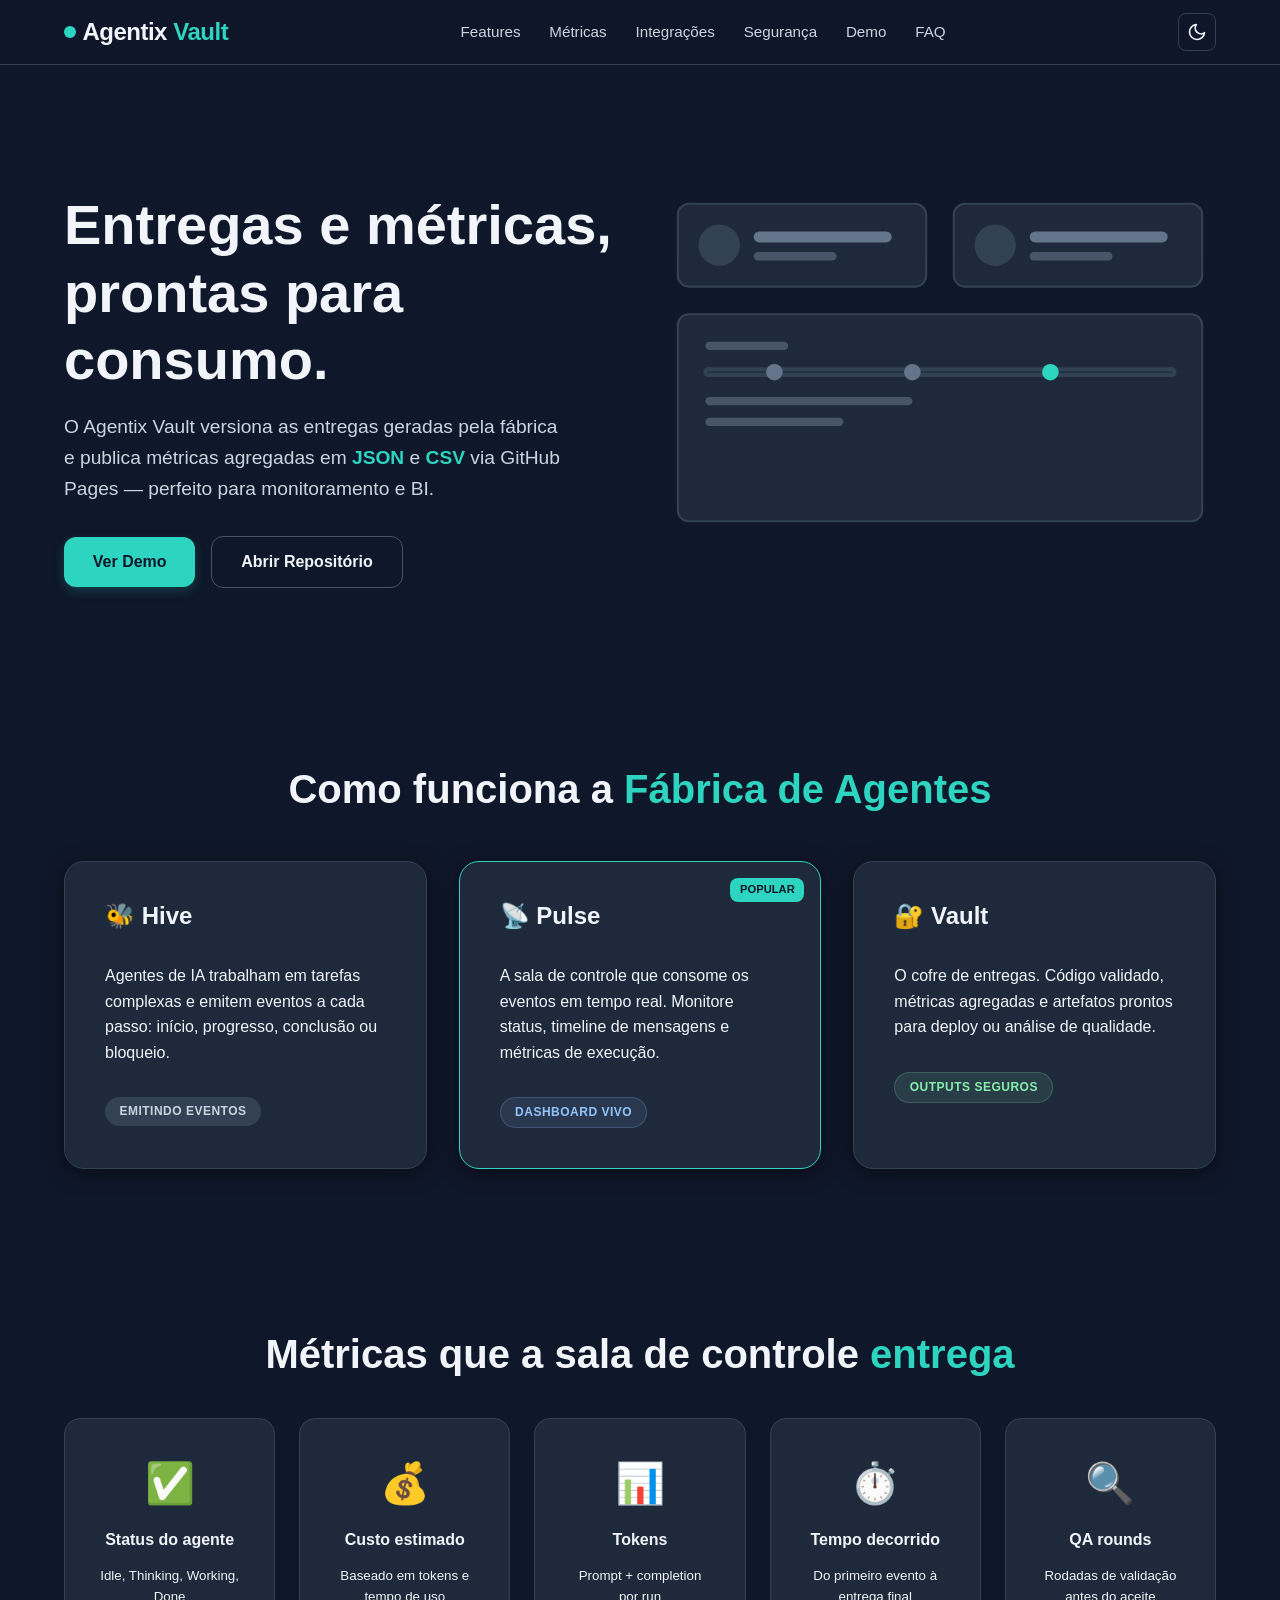
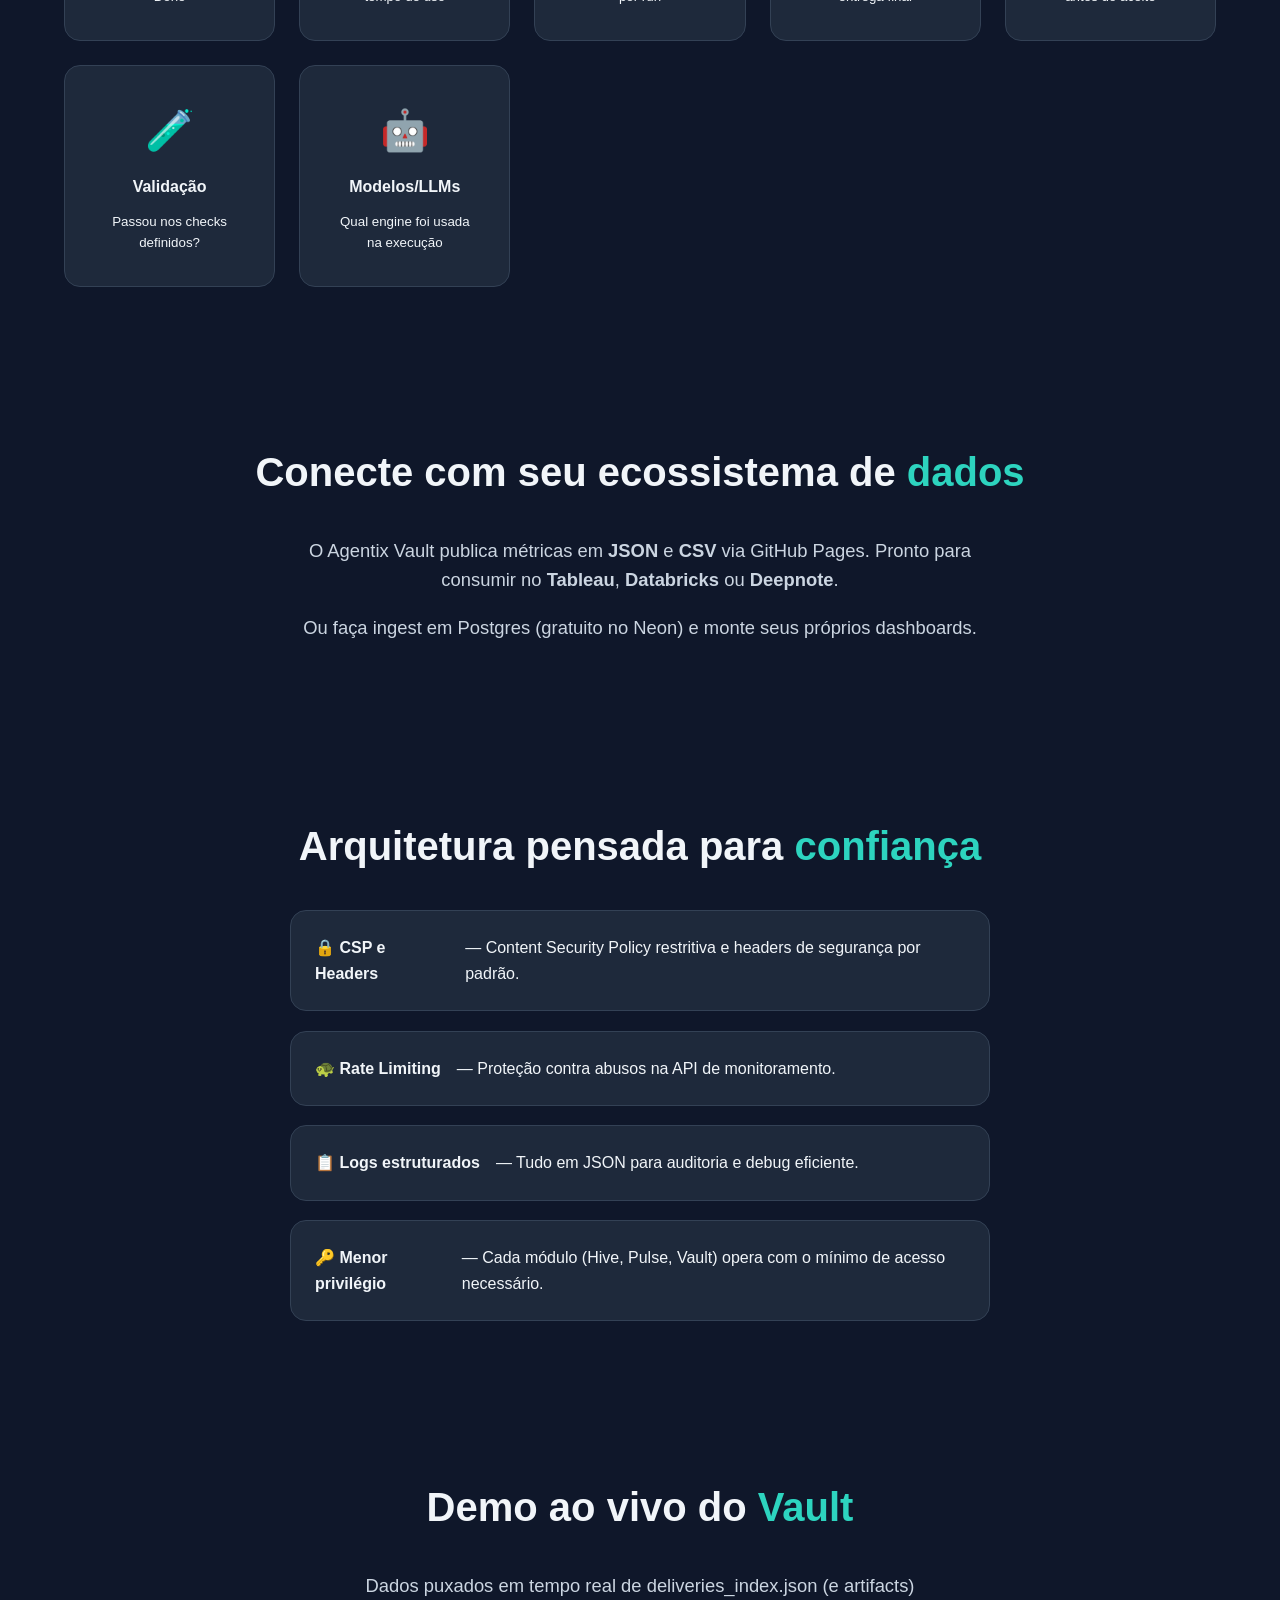
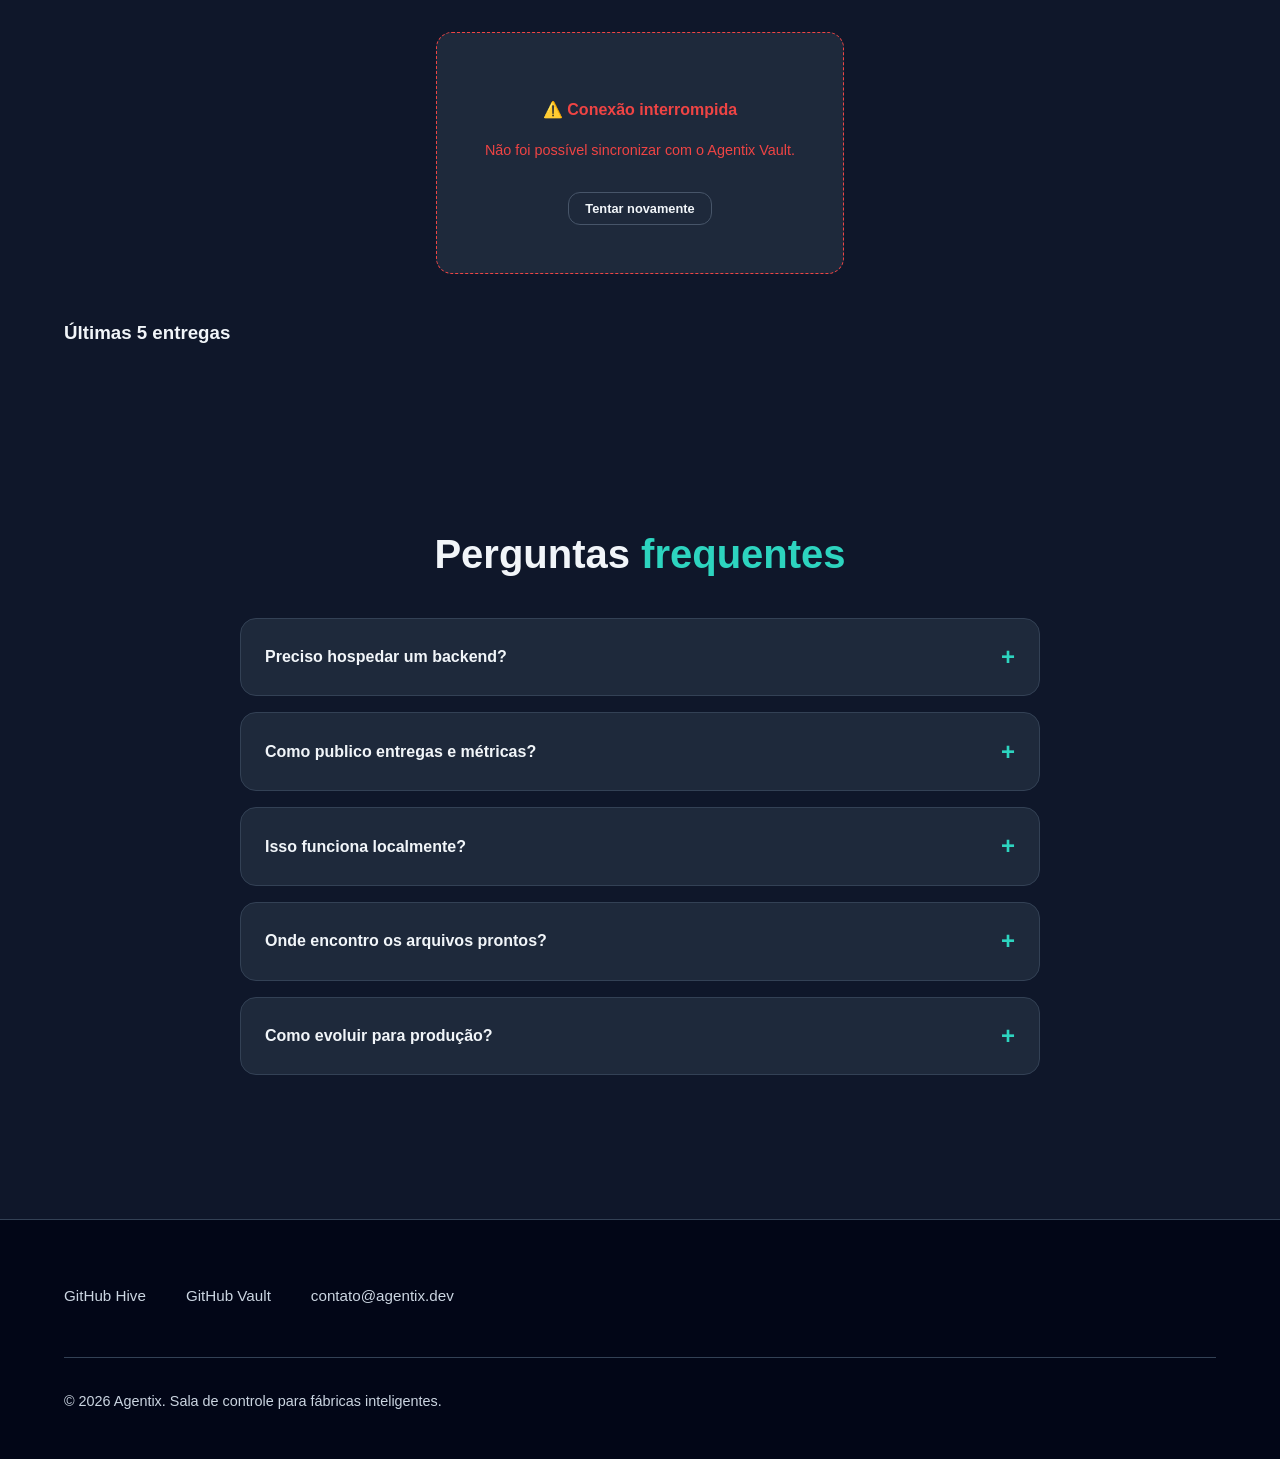
==== landingpage/index.html @ 791ddcc1 "Publish landing page on GitHub Pages" ====
<!DOCTYPE html>
<html lang="pt-BR" data-theme="dark">
<head>
    <meta charset="UTF-8">
    <meta name="viewport" content="width=device-width, initial-scale=1.0">
    <title>Agentix Vault — Entregas e Métricas da Fábrica</title>
    <link rel="stylesheet" href="style.css">
    <meta name="description" content="Repositório de entregas e métricas agregadas da Fábrica de Agentes IA (JSON/CSV via GitHub Pages).">
    <!-- Open Graph / Facebook -->
    <meta property="og:type" content="website">
    <meta property="og:title" content="Agentix Vault — Entregas e Métricas da Fábrica">
    <meta property="og:description" content="Repositório de entregas e métricas agregadas da Fábrica de Agentes IA (JSON/CSV via GitHub Pages).">
    <!-- Twitter -->
    <meta property="twitter:card" content="summary_large_image">
    <meta property="twitter:title" content="Agentix Vault — Entregas e Métricas da Fábrica">
    <meta property="twitter:description" content="Repositório de entregas e métricas agregadas da Fábrica de Agentes IA (JSON/CSV via GitHub Pages).">
</head>
<body>
    <header>
        <div class="container flex-space">
            <a href="#" class="logo" aria-label="Agentix Vault home">
                <span class="logo-icon pulse-dot"></span> Agentix <span>Vault</span>
            </a>
            <nav aria-label="Navegação principal">
                <ul class="nav-list">
                    <li><a href="#features">Features</a></li>
                    <li><a href="#metricas">Métricas</a></li>
                    <li><a href="#integracoes">Integrações</a></li>
                    <li><a href="#seguranca">Segurança</a></li>
                    <li><a href="#demo">Demo</a></li>
                    <li><a href="#faq">FAQ</a></li>
                </ul>
            </nav>
            <button id="menu-toggle" class="btn-icon btn-icon-menu" aria-label="Abrir menu" aria-controls="mobile-nav" aria-expanded="false">
                <svg viewBox="0 0 24 24" width="20" height="20" fill="none" stroke="currentColor" stroke-width="2" stroke-linecap="round" stroke-linejoin="round">
                    <path d="M3 6h18"></path>
                    <path d="M3 12h18"></path>
                    <path d="M3 18h18"></path>
                </svg>
            </button>
            <button id="theme-toggle" class="btn-icon" aria-label="Alternar tema claro/escuro">
                <svg viewBox="0 0 24 24" width="20" height="20" fill="none" stroke="currentColor" stroke-width="2" stroke-linecap="round" stroke-linejoin="round"><path d="M21 12.79A9 9 0 1 1 11.21 3 7 7 0 0 0 21 12.79z"></path></svg>
            </button>
        </div>
        <nav id="mobile-nav" class="mobile-nav" aria-label="Navegação mobile" hidden>
            <div class="container">
                <ul class="mobile-nav-list">
                    <li><a href="#features">Features</a></li>
                    <li><a href="#metricas">Métricas</a></li>
                    <li><a href="#integracoes">Integrações</a></li>
                    <li><a href="#seguranca">Segurança</a></li>
                    <li><a href="#demo">Demo</a></li>
                    <li><a href="#faq">FAQ</a></li>
                </ul>
            </div>
        </nav>
    </header>

    <main>
        <!-- HERO -->
        <section id="hero" class="section-hero">
            <div class="container grid-2">
                <div class="hero-content">
                    <h1>Entregas e métricas, prontas para consumo.</h1>
                    <p class="hero-sub">O Agentix Vault versiona as entregas geradas pela fábrica e publica métricas agregadas em <strong>JSON</strong> e <strong>CSV</strong> via GitHub Pages — perfeito para monitoramento e BI.</p>
                    <div class="hero-cta flex-center-mobile">
                        <a href="#demo" class="btn btn-primary">Ver Demo</a>
                        <a href="https://github.com/EddieDevLife/agentix-vault" class="btn btn-secondary" target="_blank" rel="noopener noreferrer">Abrir Repositório</a>
                    </div>
                </div>
                <div class="hero-mock" aria-hidden="true">
                    <!-- Mock de dashboard SVG -->
                    <svg viewBox="0 0 400 250" class="mock-svg" fill="none" xmlns="http://www.w3.org/2000/svg">
                        <rect x="10" y="10" width="180" height="60" rx="8" class="mock-card" />
                        <circle cx="40" cy="40" r="15" class="mock-icon"/>
                        <rect x="65" y="30" width="100" height="8" rx="4" class="mock-text"/>
                        <rect x="65" y="45" width="60" height="6" rx="3" class="mock-text-light"/>

                        <rect x="210" y="10" width="180" height="60" rx="8" class="mock-card"/>
                        <circle cx="240" cy="40" r="15" class="mock-icon"/>
                        <rect x="265" y="30" width="100" height="8" rx="4" class="mock-text"/>
                        <rect x="265" y="45" width="60" height="6" rx="3" class="mock-text-light"/>

                        <rect x="10" y="90" width="380" height="150" rx="8" class="mock-card"/>
                        <rect x="30" y="110" width="60" height="6" rx="3" class="mock-text-light"/>
                        <rect x="30" y="130" width="340" height="4" rx="2" class="mock-timeline"/>
                        <circle cx="80" cy="132" r="6" class="mock-dot"/>
                        <circle cx="180" cy="132" r="6" class="mock-dot"/>
                        <circle cx="280" cy="132" r="6" class="mock-dot accent-dot"/>

                        <rect x="30" y="150" width="150" height="6" rx="3" class="mock-text-light"/>
                        <rect x="30" y="165" width="100" height="6" rx="3" class="mock-text-light"/>
                    </svg>
                </div>
            </div>
        </section>

        <!-- COMO FUNCIONA -->
        <section id="features">
            <div class="container">
                <h2>Como funciona a <span>Fábrica de Agentes</span></h2>
                <div class="triple-grid">
                    <div class="feature-card">
                        <h3>🐝 Hive</h3>
                        <p>Agentes de IA trabalham em tarefas complexas e emitem eventos a cada passo: início, progresso, conclusão ou bloqueio.</p>
                        <span class="badge badge-idle">Emitindo eventos</span>
                    </div>
                    <div class="feature-card highlight">
                        <h3>📡 Pulse</h3>
                        <p>A sala de controle que consome os eventos em tempo real. Monitore status, timeline de mensagens e métricas de execução.</p>
                        <span class="badge badge-working">Dashboard vivo</span>
                    </div>
                    <div class="feature-card">
                        <h3>🔐 Vault</h3>
                        <p>O cofre de entregas. Código validado, métricas agregadas e artefatos prontos para deploy ou análise de qualidade.</p>
                        <span class="badge badge-done">Outputs seguros</span>
                    </div>
                </div>
            </div>
        </section>

        <!-- MÉTRICAS MONITORADAS -->
        <section id="metricas">
            <div class="container">
                <h2>Métricas que a sala de controle <span>entrega</span></h2>
                <div class="metrics-grid">
                    <div class="metric-card"><span class="metric-icon">✅</span><strong>Status do agente</strong><small>Idle, Thinking, Working, Done</small></div>
                    <div class="metric-card"><span class="metric-icon">💰</span><strong>Custo estimado</strong><small>Baseado em tokens e tempo de uso</small></div>
                    <div class="metric-card"><span class="metric-icon">📊</span><strong>Tokens</strong><small>Prompt + completion por run</small></div>
                    <div class="metric-card"><span class="metric-icon">⏱️</span><strong>Tempo decorrido</strong><small>Do primeiro evento à entrega final</small></div>
                    <div class="metric-card"><span class="metric-icon">🔍</span><strong>QA rounds</strong><small>Rodadas de validação antes do aceite</small></div>
                    <div class="metric-card"><span class="metric-icon">🧪</span><strong>Validação</strong><small>Passou nos checks definidos?</small></div>
                    <div class="metric-card"><span class="metric-icon">🤖</span><strong>Modelos/LLMs</strong><small>Qual engine foi usada na execução</small></div>
                </div>
            </div>
        </section>

        <!-- INTEGRAÇÕES -->
        <section id="integracoes">
            <div class="container text-center">
                <h2>Conecte com seu ecossistema de <span>dados</span></h2>
                <p class="subtitle">O Agentix Vault publica métricas em <strong>JSON</strong> e <strong>CSV</strong> via GitHub Pages. Pronto para consumir no <strong>Tableau</strong>, <strong>Databricks</strong> ou <strong>Deepnote</strong>.</p>
                <p class="subtitle">Ou faça ingest em Postgres (gratuito no Neon) e monte seus próprios dashboards.</p>
            </div>
        </section>

        <!-- ARQUITETURA E SEGURANÇA -->
        <section id="seguranca">
            <div class="container">
                <h2>Arquitetura pensada para <span>confiança</span></h2>
                <ul class="security-list">
                    <li><strong>🔒 CSP e Headers</strong> — Content Security Policy restritiva e headers de segurança por padrão.</li>
                    <li><strong>🐢 Rate Limiting</strong> — Proteção contra abusos na API de monitoramento.</li>
                    <li><strong>📋 Logs estruturados</strong> — Tudo em JSON para auditoria e debug eficiente.</li>
                    <li><strong>🔑 Menor privilégio</strong> — Cada módulo (Hive, Pulse, Vault) opera com o mínimo de acesso necessário.</li>
                </ul>
            </div>
        </section>

        <!-- DEMO (DADOS REAIS) -->
        <section id="demo">
            <div class="container">
                <h2>Demo ao vivo do <span>Vault</span></h2>
                <p class="subtitle">Dados puxados em tempo real de <a href="./deliveries_index.json" target="_blank" rel="noopener noreferrer">deliveries_index.json</a> (e <a href="./artifacts.html" target="_blank" rel="noopener noreferrer">artifacts</a>)</p>
                <div id="demo-stats" class="demo-stats" aria-live="polite">
                    <!-- Preenchido por JS -->
                    <div class="skeleton-card">Carregando métricas...</div>
                </div>
                <div id="demo-table-container" class="demo-table-container">
                    <h3>Últimas 5 entregas</h3>
                    <div id="demo-list" class="demo-list">
                        <!-- Preenchido por JS -->
                    </div>
                </div>
            </div>
        </section>

        <!-- FAQ -->
        <section id="faq">
            <div class="container">
                <h2>Perguntas <span>frequentes</span></h2>
                <div class="faq-list">
                    <details class="faq-item"><summary>Preciso hospedar um backend?</summary><p>Não. O Vault publica métricas como arquivos estáticos (GitHub Pages). Você consome os dados direto via URL em qualquer ferramenta de BI.</p></details>
                    <details class="faq-item"><summary>Como publico entregas e métricas?</summary><p>O pipeline (GitHub Actions) processa o conteúdo em <code>entregas/</code> e publica os artefatos em <code>site/</code>, incluindo <code>deliveries_index.json</code> e <code>runs.csv</code>.</p></details>
                    <details class="faq-item"><summary>Isso funciona localmente?</summary><p>Sim. Você pode rodar o exportador localmente para gerar <code>site/</code> e testar a landing page apontando para o arquivo gerado.</p></details>
                    <details class="faq-item"><summary>Onde encontro os arquivos prontos?</summary><p>No GitHub Pages do repositório: <code>site/deliveries_index.json</code> (JSON) e <code>site/runs.csv</code> (CSV). Você pode linkar direto do seu dashboard.</p></details>
                    <details class="faq-item"><summary>Como evoluir para produção?</summary><p>Deixe o Vault publicando via GitHub Pages e, se precisar de histórico/BI avançado, habilite ingest em Postgres (Neon). Para observabilidade em tempo real, conecte um dashboard (Pulse) consumindo os endpoints do Vault.</p></details>
                </div>
            </div>
        </section>
    </main>

    <footer>
        <div class="container flex-space">
            <div class="footer-links">
                <a href="https://github.com/EddieDevLife/agentix-hive" target="_blank" rel="noopener noreferrer">GitHub Hive</a>
                <a href="https://github.com/EddieDevLife/agentix-vault" target="_blank" rel="noopener noreferrer">GitHub Vault</a>
                <a href="mailto:contato@agentix.dev">contato@agentix.dev</a>
            </div>
            <p class="copy">&copy; 2026 Agentix. Sala de controle para fábricas inteligentes.</p>
        </div>
    </footer>

    <script src="main.js"></script>
</body>
</html>
---- landingpage/style.css ----
/* system fonts stack */
:root {
    --accent: #2dd4bf; /* teal/green */
    --accent-hover: #5eead4;
    --border: #334155;
    --card-bg: #1e293b;
    --text-secondary: #cbd5e1;
    --bg: #0f172a;
    --text: #f1f5f9;
    --header-bg: rgba(15, 23, 42, 0.8);
    --badge-bg: #334155;
    --badge-text: #e2e8f0;
    --footer-bg: #020617;
    --skeleton: #1e293b;
    --shadow: 0 4px 20px rgba(0,0,0,0.5);
    --focus-ring: #2dd4bf;
    --button-secondary-bg: transparent;
    --button-secondary-border: #475569;
    --button-secondary-text: #f1f5f9;
}

[data-theme="light"] {
    --bg: #f8fafc;
    --text: #0f172a;
    --text-secondary: #475569;
    --card-bg: #ffffff;
    --border: #e2e8f0;
    --header-bg: rgba(248, 250, 252, 0.9);
    --badge-bg: #e2e8f0;
    --badge-text: #1e293b;
    --footer-bg: #f1f5f9;
    --skeleton: #e2e8f0;
    --shadow: 0 4px 20px rgba(0,0,0,0.08);
    --button-secondary-bg: #ffffff;
    --button-secondary-border: #cbd5e1;
    --button-secondary-text: #0f172a;
}

html {
    scroll-behavior: smooth;
    scroll-padding-top: 80px;
}

* { box-sizing: border-box; }

::selection {
    background-color: var(--accent);
    color: #0f172a;
}

body {
    font-family: -apple-system, BlinkMacSystemFont, 'Segoe UI', Roboto, Helvetica, Arial, sans-serif;
    margin: 0;
    padding: 0;
    background-color: var(--bg);
    color: var(--text);
    line-height: 1.6;
    transition: background-color 0.3s ease, color 0.3s ease;
    -webkit-font-smoothing: antialiased;
    -moz-osx-font-smoothing: grayscale;
}

.container { max-width: 1200px; margin: 0 auto; padding: 0 1.5rem; }

h1, h2, h3 { font-weight: 700; line-height: 1.2; }
h1 { font-size: clamp(2.2rem, 5vw, 3.5rem); margin-bottom: 1rem; }
h2 { font-size: clamp(1.8rem, 4vw, 2.5rem); margin-bottom: 2.5rem; text-align: center; }
h2 span, .logo span, .hero-sub strong, a { color: var(--accent); }

a { text-decoration: none; color: inherit; transition: color 0.2s; }
a:hover { color: var(--accent); }

p.subtitle { font-size: 1.15rem; color: var(--text-secondary); max-width: 700px; margin-left: auto; margin-right: auto; text-align: center; }
.text-center { text-align: center; }
section { padding: 4rem 0; }

/* header */
header {
    background: var(--header-bg);
    backdrop-filter: blur(12px);
    -webkit-backdrop-filter: blur(12px);
    border-bottom: 1px solid var(--border);
    position: sticky; top: 0; z-index: 20;
    padding: 0.8rem 0;
}
.logo {
    font-size: 1.5rem; font-weight: 800; letter-spacing: -0.5px;
    display: flex; align-items: center; gap: 0.4rem;
    color: var(--text);
}
.pulse-dot {
    width: 12px; height: 12px; background: var(--accent); border-radius: 50%;
    display: inline-block; animation: pulse-ring 1.8s infinite;
}
@keyframes pulse-ring {
    0% { box-shadow: 0 0 0 0 rgba(45, 212, 191, 0.6); }
    70% { box-shadow: 0 0 0 8px rgba(45, 212, 191, 0); }
    100% { box-shadow: 0 0 0 0 rgba(45, 212, 191, 0); }
}
.nav-list { display: flex; list-style: none; gap: 1.8rem; margin: 0; padding: 0; }
.nav-list a { color: var(--text-secondary); font-weight: 500; font-size: 0.95rem; }
.nav-list a:hover, .nav-list a:focus-visible { color: var(--accent); }

.btn-icon {
    background: none; border: 1px solid var(--border); border-radius: 8px;
    color: var(--text); padding: 0.5rem; cursor: pointer; display: flex; align-items: center;
    transition: background-color 0.2s, border-color 0.2s;
}
.btn-icon:hover { background-color: var(--border); }
.btn-icon-menu { display: none; }

.flex-space { display: flex; justify-content: space-between; align-items: center; flex-wrap: wrap; gap: 1rem; }

/* mobile nav */
.mobile-nav {
    border-top: 1px solid var(--border);
    background: var(--header-bg);
    backdrop-filter: blur(12px);
    -webkit-backdrop-filter: blur(12px);
    padding: 0.75rem 0;
}
.mobile-nav-list { list-style: none; margin: 0; padding: 0; display: grid; grid-template-columns: 1fr 1fr; gap: 0.75rem 1rem; }
.mobile-nav-list a {
    display: block;
    padding: 0.65rem 0.8rem;
    border-radius: 12px;
    border: 1px solid var(--border);
    color: var(--text-secondary);
    font-weight: 600;
    font-size: 0.95rem;
}
.mobile-nav-list a:hover, .mobile-nav-list a:focus-visible { color: var(--accent); border-color: var(--accent); }

/* hero */
.section-hero { padding: 5rem 0; }
.grid-2 { display: grid; grid-template-columns: 1fr 1fr; gap: 3rem; align-items: center; }
.hero-sub { font-size: 1.2rem; color: var(--text-secondary); margin-bottom: 2rem; max-width: 500px; }
.hero-cta { display: flex; gap: 1rem; align-items: center; }

.btn {
    padding: 0.75rem 1.8rem; border-radius: 12px; font-weight: 600; border: none;
    cursor: pointer; font-size: 1rem; display: inline-flex; align-items: center; justify-content: center;
    transition: transform 0.2s, background-color 0.2s, box-shadow 0.2s; text-decoration: none;
}
.btn:active { transform: scale(0.98); }

.btn-primary { background: var(--accent); color: #0f172a; box-shadow: 0 4px 12px rgba(45, 212, 191, 0.2); }
.btn-primary:hover { background: var(--accent-hover); box-shadow: 0 6px 16px rgba(45, 212, 191, 0.3); }

.btn-secondary { 
    background: var(--button-secondary-bg); color: var(--button-secondary-text);
    border: 1px solid var(--button-secondary-border);
}
.btn-secondary:hover { border-color: var(--accent); color: var(--accent); }

.mock-svg { width: 100%; height: auto; border-radius: 12px; overflow: hidden; }
.mock-card { fill: var(--card-bg); stroke: var(--border); stroke-width: 1.5; }
.mock-icon { fill: #334155; }
.mock-text { fill: #64748b; }
.mock-text-light { fill: #475569; }
.mock-timeline { stroke: #334155; stroke-width: 3; }
.mock-dot { fill: #64748b; }
.accent-dot { fill: var(--accent); }

/* features / triple grid */
.triple-grid { display: grid; grid-template-columns: repeat(auto-fit, minmax(280px, 1fr)); gap: 2rem; margin-top: 3rem; }
.feature-card {
    background: var(--card-bg); padding: 2.5rem; border-radius: 20px;
    border: 1px solid var(--border); box-shadow: var(--shadow);
    display: flex; flex-direction: column; gap: 1rem;
    transition: transform 0.3s ease, border-color 0.3s ease;
}
.feature-card:hover { transform: translateY(-5px); border-color: var(--accent); }
.feature-card.highlight { border-color: var(--accent); position: relative; }
.feature-card.highlight::after {
    content: "Popular"; position: absolute; top: 1rem; right: 1rem;
    background: var(--accent); color: #0f172a; font-size: 0.7rem;
    font-weight: 800; padding: 0.2rem 0.6rem; border-radius: 8px; text-transform: uppercase;
}
.feature-card h3 { margin: 0; font-size: 1.5rem; }

/* badges */
.badge {
    font-size: 0.75rem; font-weight: 700; padding: 0.3rem 0.9rem; border-radius: 20px;
    width: fit-content; background: var(--badge-bg); color: var(--badge-text);
    text-transform: uppercase; letter-spacing: 0.5px;
}
.badge-idle { background: #334155; color: #cbd5e1; }
.badge-working { background: rgba(147, 197, 253, 0.1); color: #93c5fd; border: 1px solid rgba(147, 197, 253, 0.2); }
.badge-done { background: rgba(134, 239, 172, 0.1); color: #86efac; border: 1px solid rgba(134, 239, 172, 0.2); }

/* metrics */
.metrics-grid { display: grid; grid-template-columns: repeat(auto-fit, minmax(200px, 1fr)); gap: 1.5rem; }
.metric-card {
    background: var(--card-bg); border: 1px solid var(--border); border-radius: 16px;
    padding: 2rem; display: flex; flex-direction: column; align-items: center;
    text-align: center; gap: 0.75rem; transition: background-color 0.2s;
}
.metric-card:hover { background-color: rgba(45, 212, 191, 0.05); }
.metric-icon { font-size: 2.5rem; }

/* security */
.security-list { list-style: none; padding: 0; max-width: 700px; margin: 0 auto; display: flex; flex-direction: column; gap: 1.2rem; }
.security-list li { 
    background: var(--card-bg); padding: 1.5rem; border-radius: 16px; 
    border: 1px solid var(--border); display: flex; align-items: flex-start; gap: 1rem;
}

/* demo */
.demo-stats { display: flex; gap: 1.5rem; flex-wrap: wrap; justify-content: center; margin: 2rem 0; }
.stat-card {
    background: var(--card-bg); padding: 2rem; border-radius: 16px;
    border: 1px solid var(--border); min-width: 160px; text-align: center;
    box-shadow: var(--shadow);
}
.stat-card strong { display: block; font-size: 2.5rem; color: var(--accent); line-height: 1; margin-bottom: 0.5rem; }
.stat-card span { font-size: 0.9rem; color: var(--text-secondary); font-weight: 500; }

.demo-table-container { margin-top: 3rem; }
.demo-table-container h3 { margin-bottom: 1.5rem; }
.demo-list { display: flex; flex-direction: column; gap: 1rem; }
.delivery-item {
    display: grid; grid-template-columns: 1fr auto 120px;
    background: var(--card-bg); padding: 1.2rem 1.5rem; border-radius: 16px;
    border: 1px solid var(--border); align-items: center; gap: 1.5rem;
    transition: transform 0.2s ease;
}
.delivery-item:hover { transform: translateX(5px); background-color: rgba(45, 212, 191, 0.02); }

.skeleton-card { 
    background: var(--skeleton); padding: 3rem; border-radius: 16px; 
    text-align: center; color: var(--text-secondary); border: 1px dashed var(--border);
}

/* FAQ */
.faq-list { max-width: 800px; margin: 0 auto; display: flex; flex-direction: column; gap: 1rem; }
.faq-item {
    background: var(--card-bg); border: 1px solid var(--border); border-radius: 16px;
    overflow: hidden;
}
.faq-item summary { 
    font-weight: 600; cursor: pointer; padding: 1.2rem 1.5rem; outline: none; 
    transition: background-color 0.2s; list-style: none; display: flex; justify-content: space-between; align-items: center;
}
.faq-item summary::-webkit-details-marker { display: none; }
.faq-item summary::after {
    content: "+"; font-size: 1.5rem; color: var(--accent); transition: transform 0.3s;
}
.faq-item[open] summary::after { transform: rotate(45deg); }
.faq-item summary:hover { background-color: rgba(45, 212, 191, 0.05); }
.faq-item p { padding: 0 1.5rem 1.5rem 1.5rem; margin: 0; color: var(--text-secondary); }

/* footer */
footer { background: var(--footer-bg); padding: 4rem 0 2rem 0; margin-top: 5rem; border-top: 1px solid var(--border); }
.footer-links { display: flex; gap: 2.5rem; flex-wrap: wrap; }
.footer-links a { color: var(--text-secondary); font-weight: 500; font-size: 0.95rem; }
.footer-links a:hover { color: var(--accent); }
.copy { color: var(--text-secondary); font-size: 0.9rem; margin-top: 2rem; border-top: 1px solid var(--border); padding-top: 2rem; width: 100%; }

/* focus & a11y */
:focus-visible { outline: 2px solid var(--focus-ring); outline-offset: 2px; }

@media (max-width: 768px) {
    .grid-2 { grid-template-columns: 1fr; text-align: center; }
    .hero-sub { margin-left: auto; margin-right: auto; }
    .hero-cta { justify-content: center; }
    .nav-list { display: none; }
    .btn-icon-menu { display: inline-flex; }
    .delivery-item { grid-template-columns: 1fr; gap: 0.5rem; text-align: center; }
    .delivery-item .badge { margin: 0 auto; }
    .section-hero { padding: 3rem 0; }
}
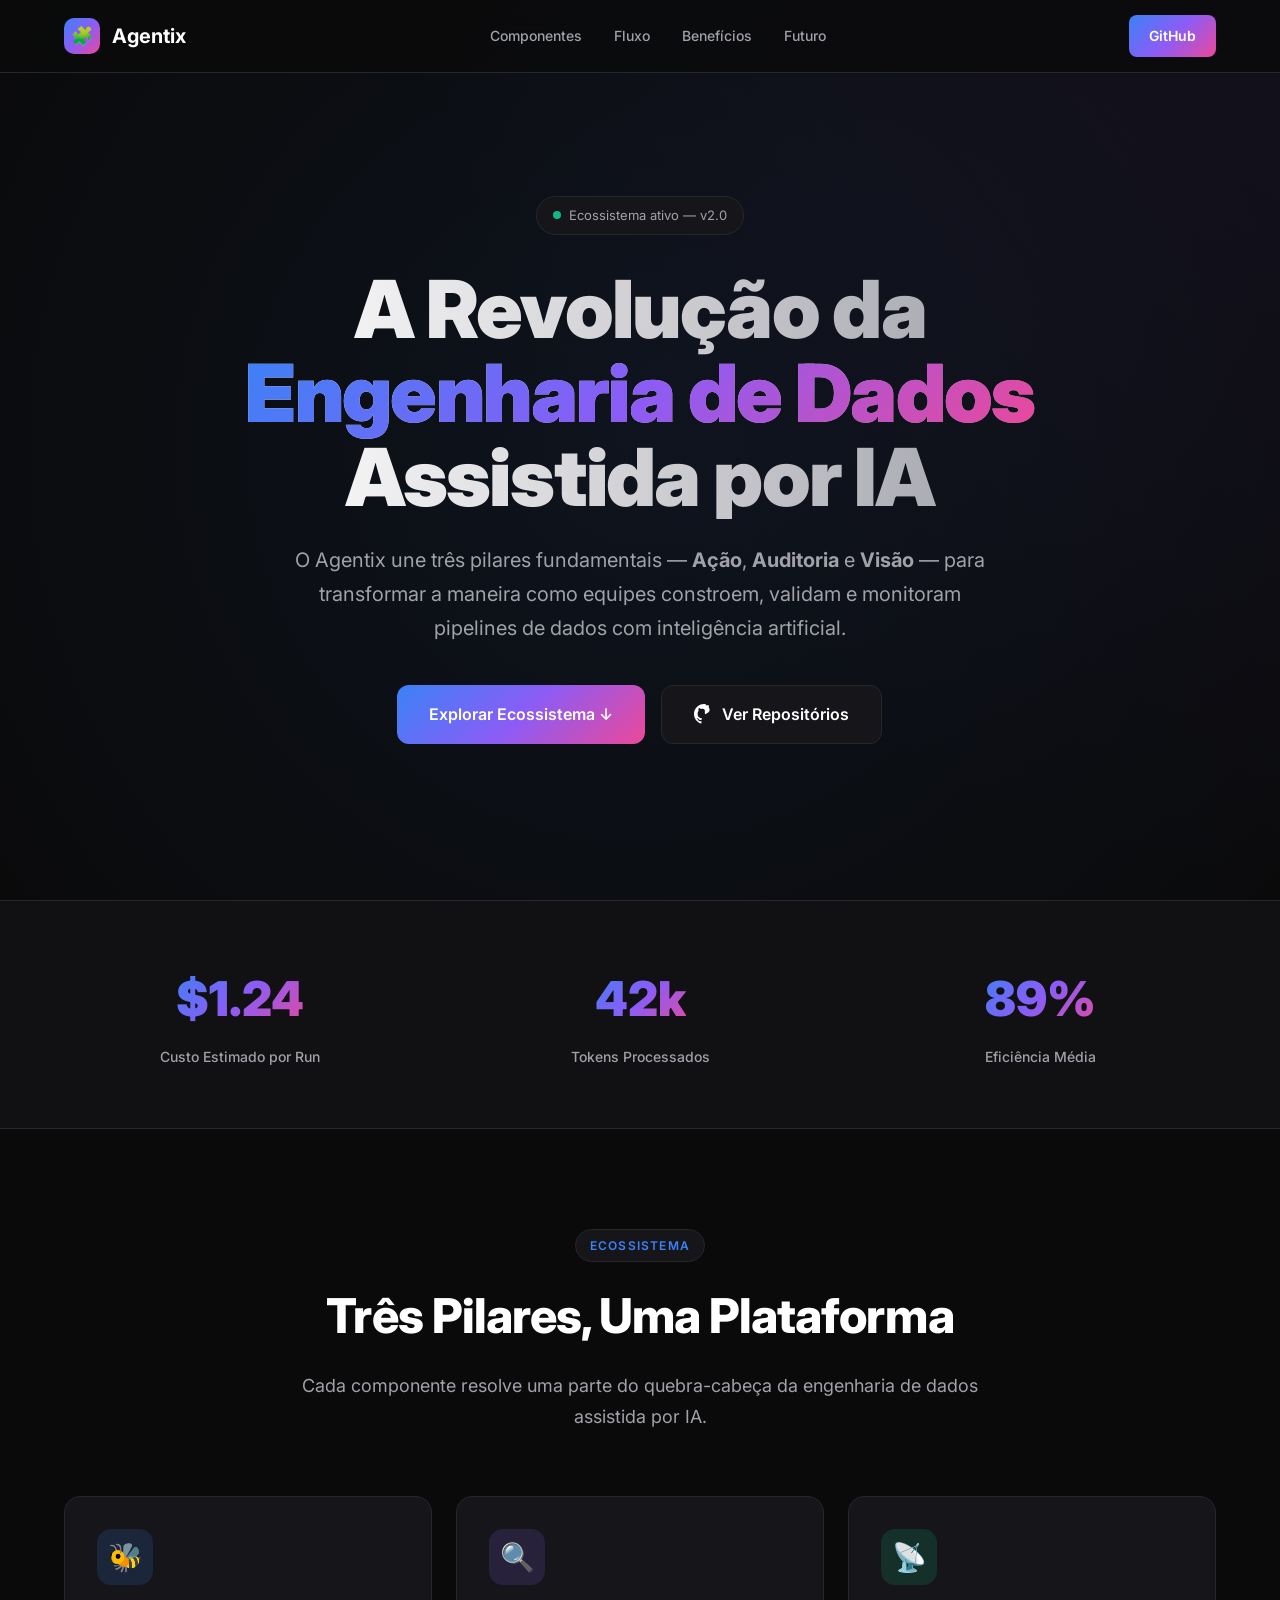
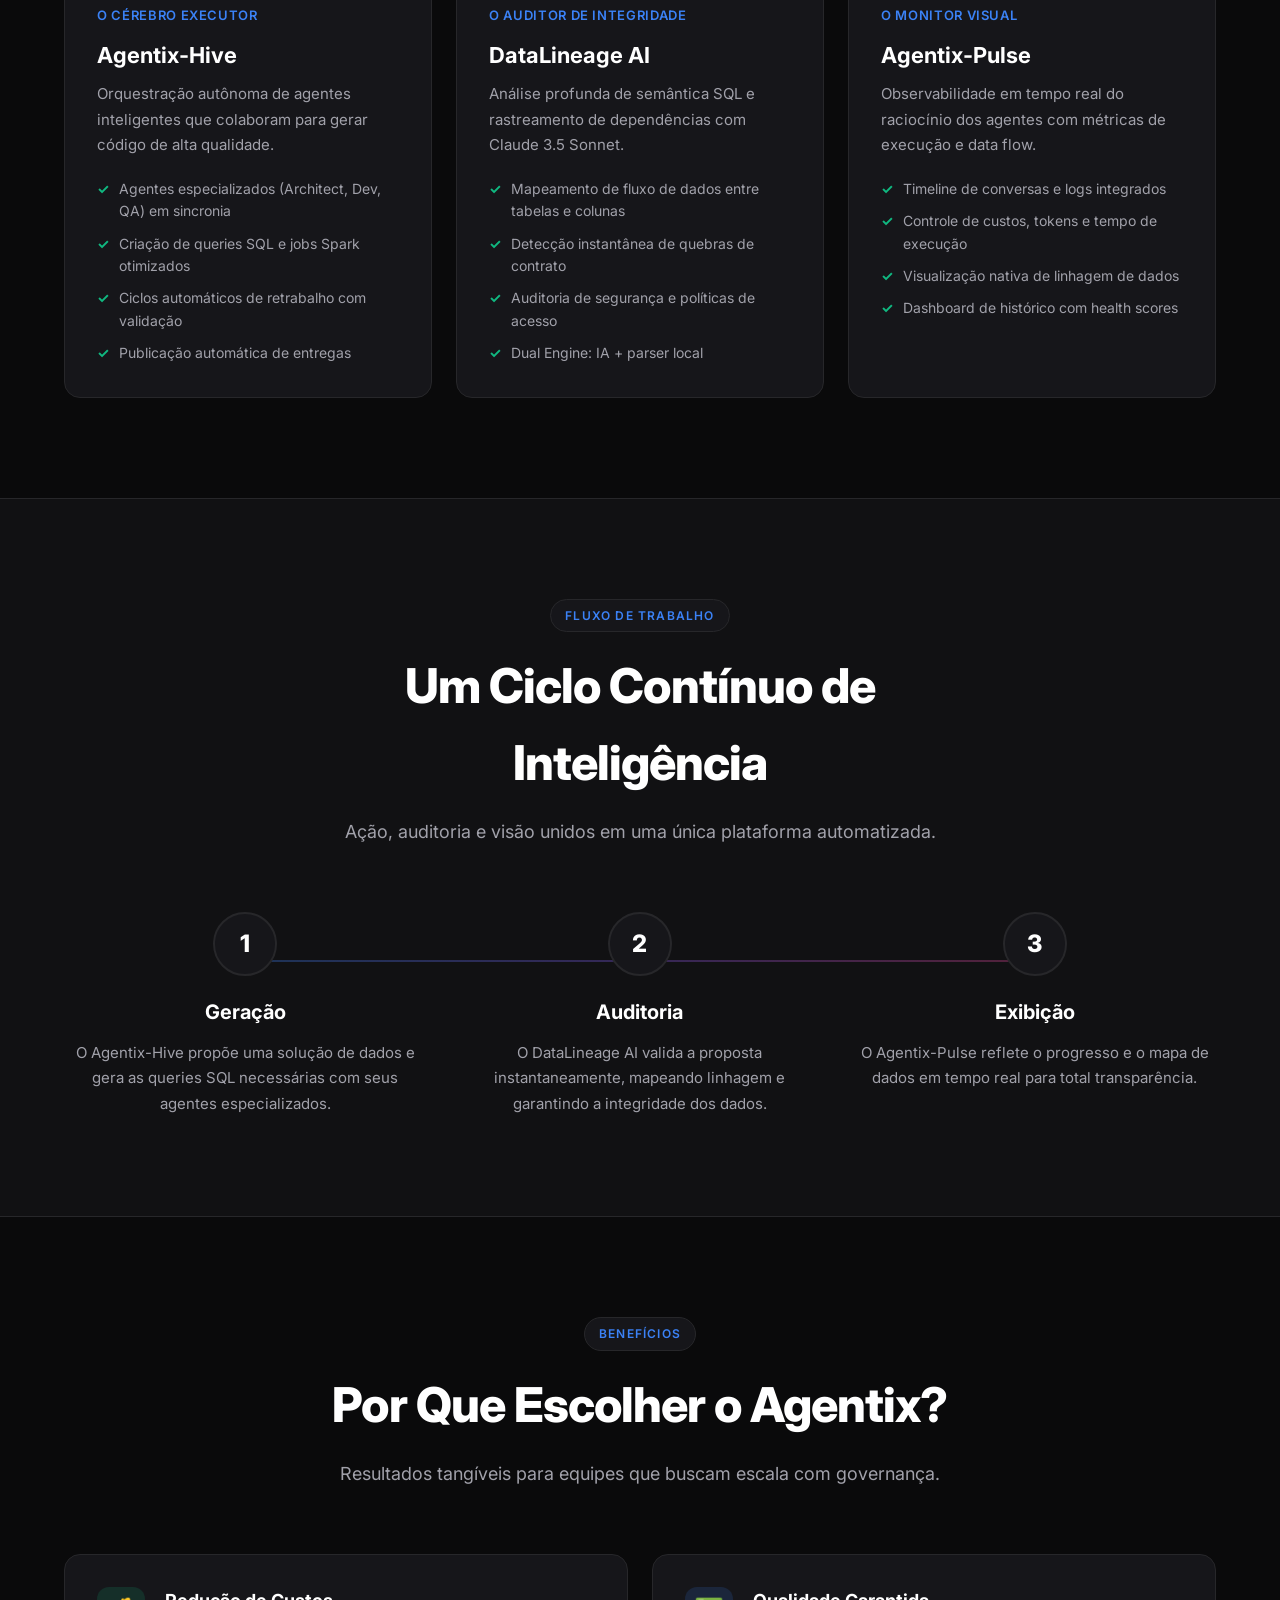
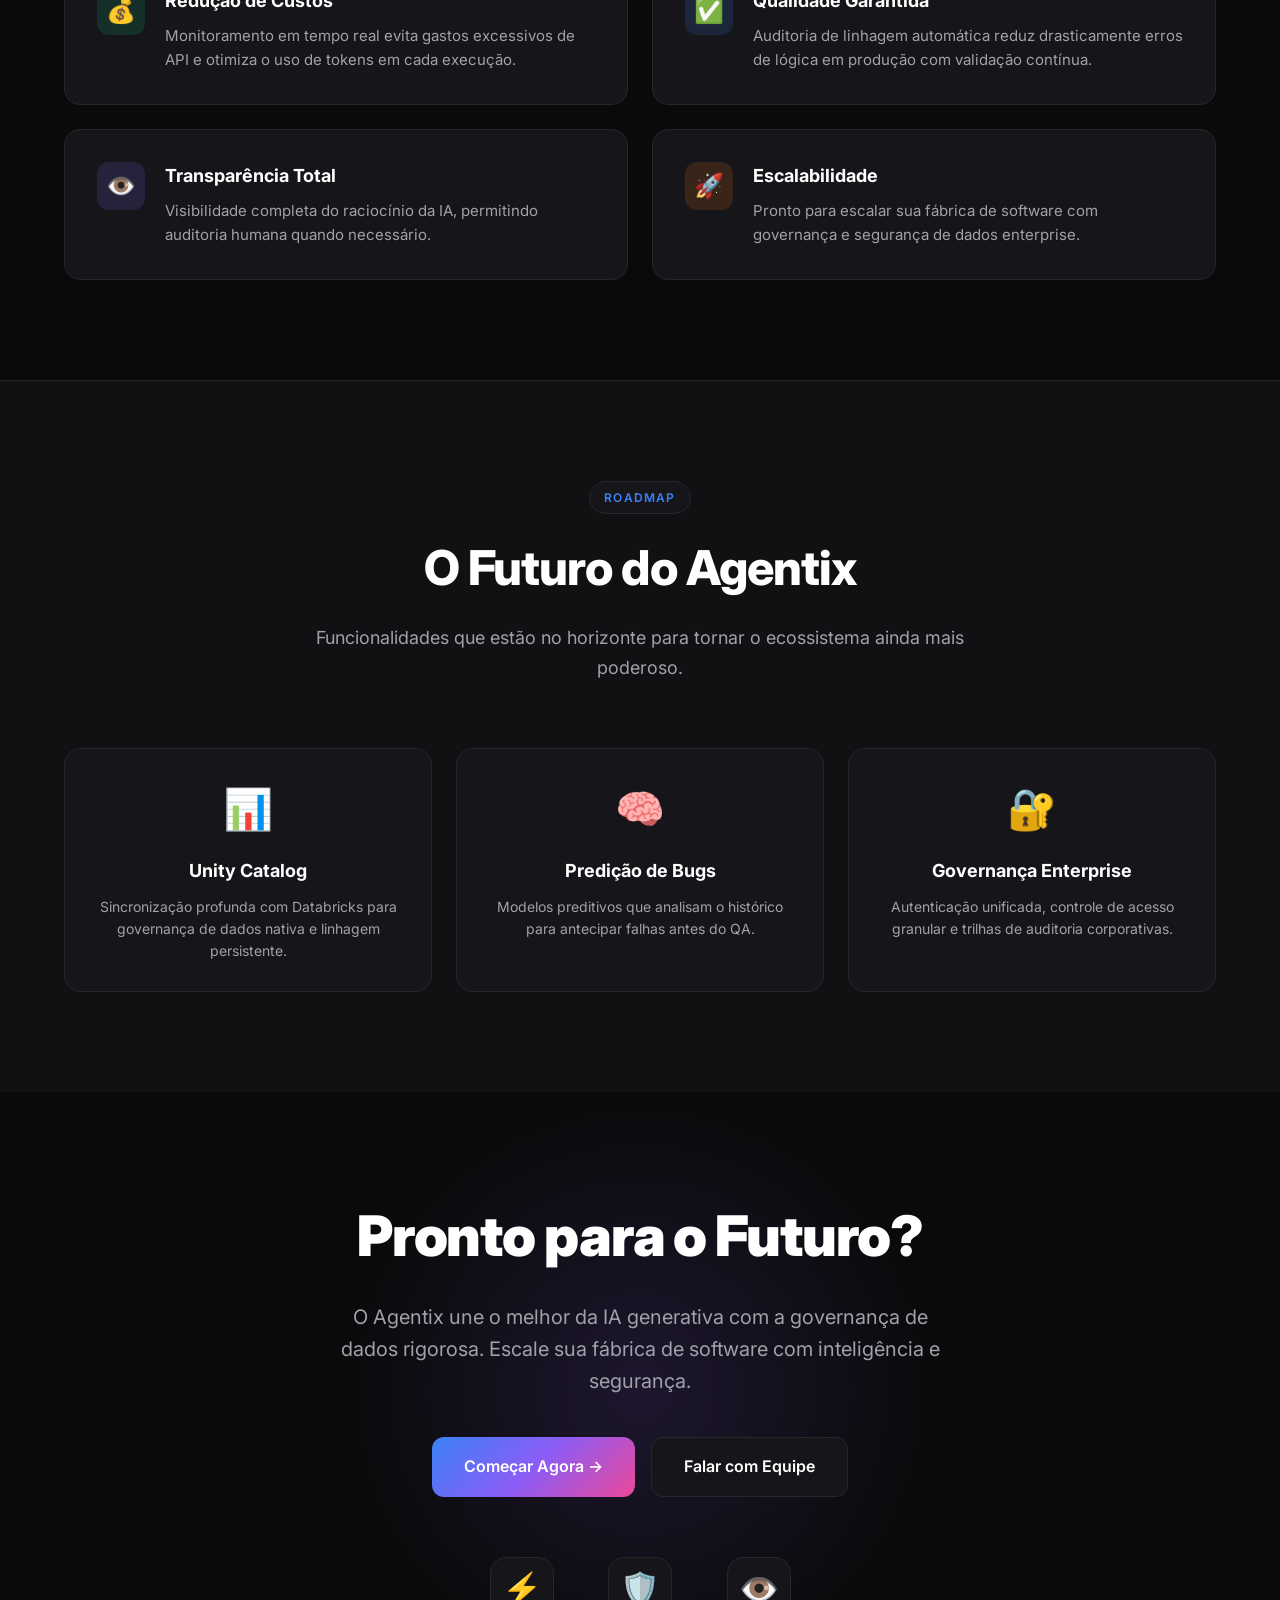
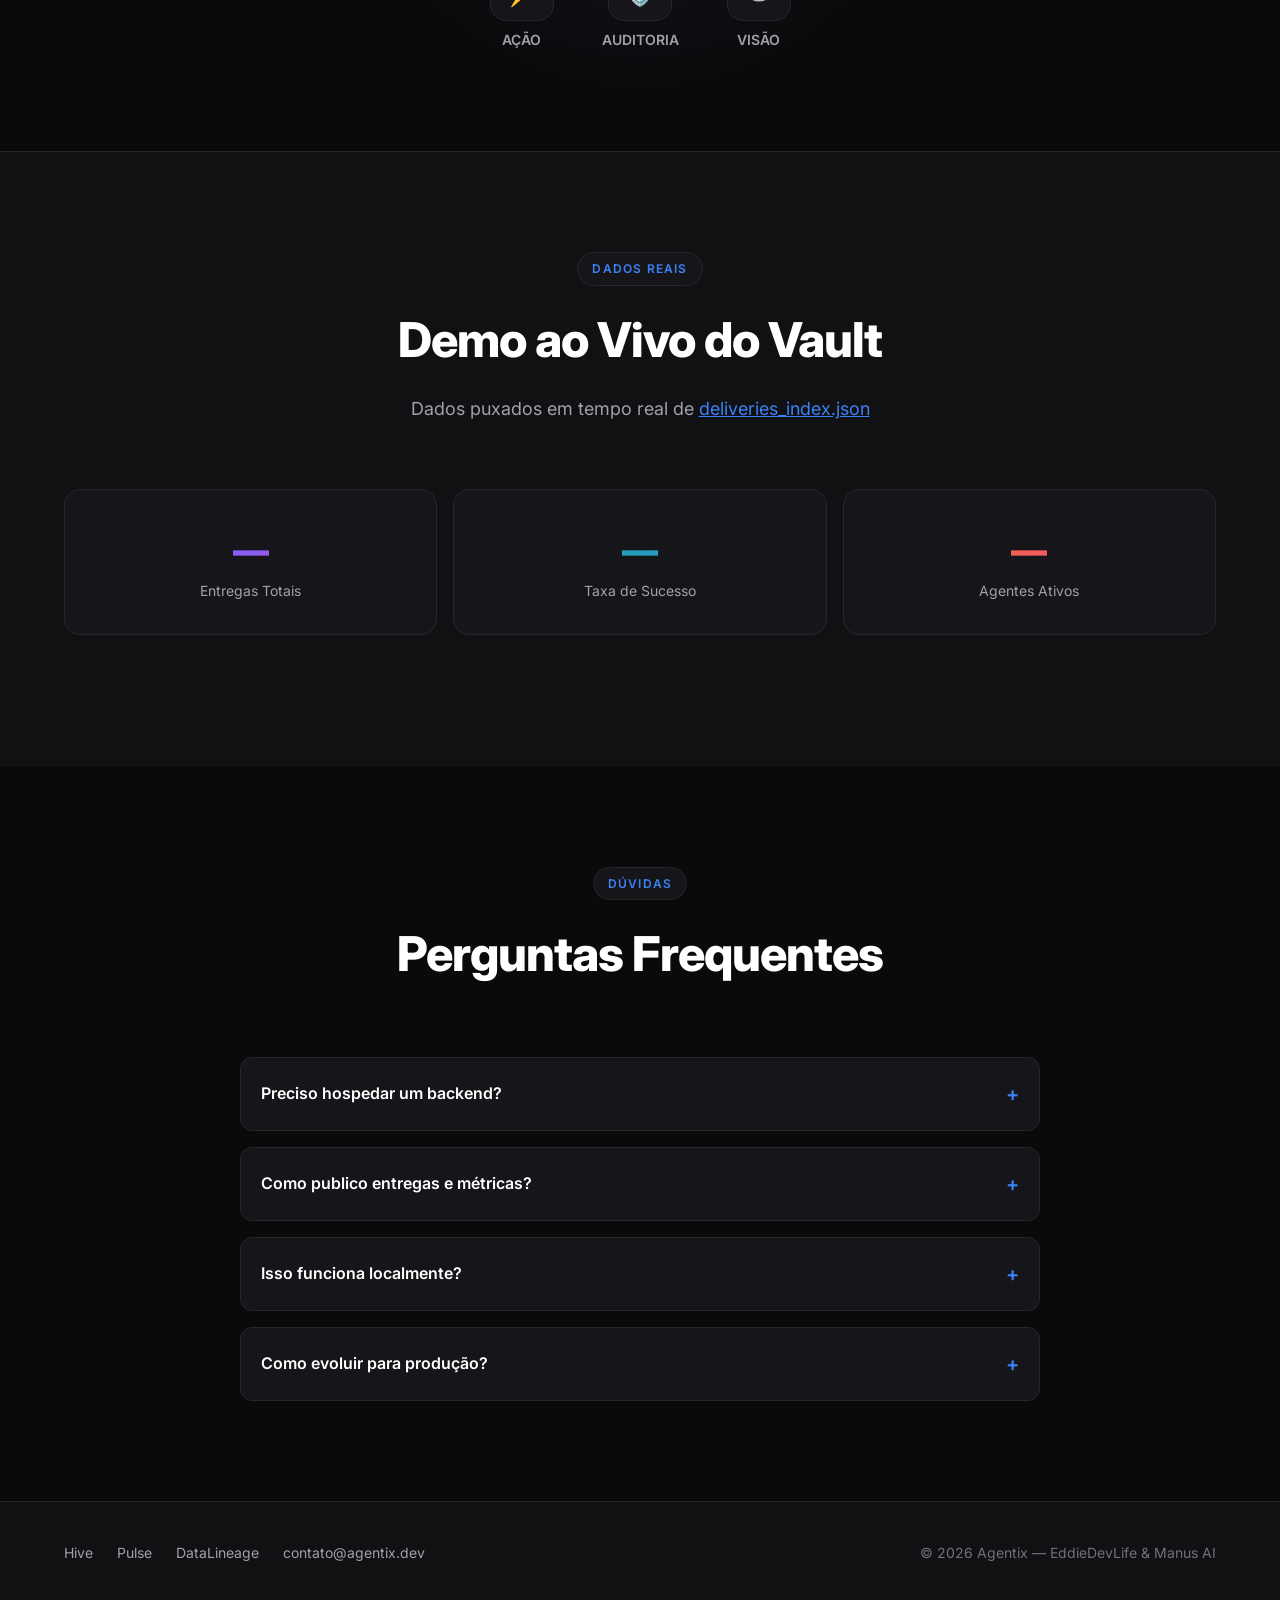
==== commit d61fae72: "feat(landing-page): redesign completo com dados reais do Vault - Landing page com design dark theme " ====
--- a/landingpage/index.html
+++ b/landingpage/index.html
@@ -1,206 +1,1150 @@
 <!DOCTYPE html>
-<html lang="pt-BR" data-theme="dark">
+<html lang="pt-BR">
 <head>
     <meta charset="UTF-8">
     <meta name="viewport" content="width=device-width, initial-scale=1.0">
-    <title>Agentix Vault — Entregas e Métricas da Fábrica</title>
-    <link rel="stylesheet" href="style.css">
-    <meta name="description" content="Repositório de entregas e métricas agregadas da Fábrica de Agentes IA (JSON/CSV via GitHub Pages).">
-    <!-- Open Graph / Facebook -->
-    <meta property="og:type" content="website">
-    <meta property="og:title" content="Agentix Vault — Entregas e Métricas da Fábrica">
-    <meta property="og:description" content="Repositório de entregas e métricas agregadas da Fábrica de Agentes IA (JSON/CSV via GitHub Pages).">
-    <!-- Twitter -->
-    <meta property="twitter:card" content="summary_large_image">
-    <meta property="twitter:title" content="Agentix Vault — Entregas e Métricas da Fábrica">
-    <meta property="twitter:description" content="Repositório de entregas e métricas agregadas da Fábrica de Agentes IA (JSON/CSV via GitHub Pages).">
+    <title>Agentix — A Revolução da Engenharia de Dados Assistida por IA</title>
+    <link rel="preconnect" href="https://fonts.googleapis.com">
+    <link rel="preconnect" href="https://fonts.gstatic.com" crossorigin>
+    <link href="https://fonts.googleapis.com/css2?family=Inter:wght@300;400;500;600;700;800;900&family=JetBrains+Mono:wght@400;500;600&display=swap" rel="stylesheet">
+    <style>
+        :root {
+            --bg-primary: #0a0a0b;
+            --bg-secondary: #111113;
+            --bg-card: #16161a;
+            --bg-card-hover: #1c1c21;
+            --text-primary: #ffffff;
+            --text-secondary: #a1a1aa;
+            --text-muted: #71717a;
+            --border: #27272a;
+            --border-light: #3f3f46;
+            --accent-blue: #3b82f6;
+            --accent-purple: #8b5cf6;
+            --accent-green: #10b981;
+            --accent-orange: #f97316;
+            --accent-pink: #ec4899;
+            --gradient-1: linear-gradient(135deg, #3b82f6 0%, #8b5cf6 50%, #ec4899 100%);
+            --gradient-2: linear-gradient(135deg, #10b981 0%, #3b82f6 100%);
+            --gradient-3: linear-gradient(135deg, #f97316 0%, #ec4899 100%);
+            --glow-blue: 0 0 60px rgba(59, 130, 246, 0.3);
+            --glow-purple: 0 0 60px rgba(139, 92, 246, 0.3);
+        }
+
+        * {
+            margin: 0;
+            padding: 0;
+            box-sizing: border-box;
+        }
+
+        body {
+            font-family: 'Inter', -apple-system, BlinkMacSystemFont, sans-serif;
+            background: var(--bg-primary);
+            color: var(--text-primary);
+            line-height: 1.6;
+            overflow-x: hidden;
+        }
+
+        .container {
+            max-width: 1200px;
+            margin: 0 auto;
+            padding: 0 24px;
+        }
+
+        /* ===== NAVBAR ===== */
+        nav {
+            position: fixed;
+            top: 0;
+            left: 0;
+            right: 0;
+            z-index: 100;
+            background: rgba(10, 10, 11, 0.8);
+            backdrop-filter: blur(20px);
+            border-bottom: 1px solid var(--border);
+        }
+
+        .nav-content {
+            display: flex;
+            align-items: center;
+            justify-content: space-between;
+            height: 72px;
+        }
+
+        .logo {
+            display: flex;
+            align-items: center;
+            gap: 12px;
+            font-size: 20px;
+            font-weight: 700;
+            color: var(--text-primary);
+            text-decoration: none;
+        }
+
+        .logo-icon {
+            width: 36px;
+            height: 36px;
+            background: var(--gradient-1);
+            border-radius: 10px;
+            display: flex;
+            align-items: center;
+            justify-content: center;
+            font-size: 18px;
+        }
+
+        .nav-links {
+            display: flex;
+            gap: 32px;
+            list-style: none;
+        }
+
+        .nav-links a {
+            color: var(--text-secondary);
+            text-decoration: none;
+            font-size: 14px;
+            font-weight: 500;
+            transition: color 0.2s;
+        }
+
+        .nav-links a:hover {
+            color: var(--text-primary);
+        }
+
+        .btn-nav {
+            padding: 10px 20px;
+            background: var(--gradient-1);
+            color: white;
+            border: none;
+            border-radius: 8px;
+            font-weight: 600;
+            font-size: 14px;
+            cursor: pointer;
+            transition: transform 0.2s, box-shadow 0.2s;
+            text-decoration: none;
+        }
+
+        .btn-nav:hover {
+            transform: translateY(-2px);
+            box-shadow: var(--glow-purple);
+        }
+
+        /* ===== HERO ===== */
+        .hero {
+            min-height: 100vh;
+            display: flex;
+            align-items: center;
+            padding: 120px 0 80px;
+            position: relative;
+            overflow: hidden;
+        }
+
+        .hero::before {
+            content: '';
+            position: absolute;
+            top: -50%;
+            left: -50%;
+            width: 200%;
+            height: 200%;
+            background: radial-gradient(circle at 50% 50%, rgba(59, 130, 246, 0.08) 0%, transparent 50%),
+                        radial-gradient(circle at 80% 20%, rgba(139, 92, 246, 0.08) 0%, transparent 40%);
+            animation: pulse 15s ease-in-out infinite;
+        }
+
+        @keyframes pulse {
+            0%, 100% { transform: scale(1) rotate(0deg); }
+            50% { transform: scale(1.1) rotate(5deg); }
+        }
+
+        .hero-content {
+            position: relative;
+            z-index: 1;
+            text-align: center;
+            max-width: 900px;
+            margin: 0 auto;
+        }
+
+        .hero-badge {
+            display: inline-flex;
+            align-items: center;
+            gap: 8px;
+            padding: 8px 16px;
+            background: var(--bg-card);
+            border: 1px solid var(--border);
+            border-radius: 100px;
+            font-size: 13px;
+            color: var(--text-secondary);
+            margin-bottom: 32px;
+        }
+
+        .badge-dot {
+            width: 8px;
+            height: 8px;
+            background: var(--accent-green);
+            border-radius: 50%;
+            animation: blink 2s ease-in-out infinite;
+        }
+
+        @keyframes blink {
+            0%, 100% { opacity: 1; }
+            50% { opacity: 0.3; }
+        }
+
+        .hero h1 {
+            font-size: clamp(48px, 8vw, 80px);
+            font-weight: 900;
+            line-height: 1.05;
+            letter-spacing: -0.02em;
+            margin-bottom: 24px;
+            background: linear-gradient(to right, #ffffff 0%, #a1a1aa 100%);
+            -webkit-background-clip: text;
+            -webkit-text-fill-color: transparent;
+            background-clip: text;
+        }
+
+        .hero h1 .gradient-text {
+            background: var(--gradient-1);
+            -webkit-background-clip: text;
+            -webkit-text-fill-color: transparent;
+            background-clip: text;
+        }
+
+        .hero-subtitle {
+            font-size: 20px;
+            color: var(--text-secondary);
+            max-width: 700px;
+            margin: 0 auto 40px;
+            line-height: 1.7;
+        }
+
+        .hero-cta {
+            display: flex;
+            gap: 16px;
+            justify-content: center;
+            flex-wrap: wrap;
+        }
+
+        .btn-primary {
+            padding: 16px 32px;
+            background: var(--gradient-1);
+            color: white;
+            border: none;
+            border-radius: 12px;
+            font-weight: 600;
+            font-size: 16px;
+            cursor: pointer;
+            transition: all 0.3s;
+            text-decoration: none;
+            display: inline-flex;
+            align-items: center;
+            gap: 8px;
+        }
+
+        .btn-primary:hover {
+            transform: translateY(-3px);
+            box-shadow: var(--glow-purple);
+        }
+
+        .btn-secondary {
+            padding: 16px 32px;
+            background: var(--bg-card);
+            color: var(--text-primary);
+            border: 1px solid var(--border);
+            border-radius: 12px;
+            font-weight: 600;
+            font-size: 16px;
+            cursor: pointer;
+            transition: all 0.3s;
+            text-decoration: none;
+            display: inline-flex;
+            align-items: center;
+            gap: 8px;
+        }
+
+        .btn-secondary:hover {
+            background: var(--bg-card-hover);
+            border-color: var(--border-light);
+            transform: translateY(-3px);
+        }
+
+        /* ===== METRICS BAR ===== */
+        .metrics-bar {
+            padding: 60px 0;
+            border-top: 1px solid var(--border);
+            border-bottom: 1px solid var(--border);
+            background: var(--bg-secondary);
+        }
+
+        .metrics-grid {
+            display: grid;
+            grid-template-columns: repeat(3, 1fr);
+            gap: 48px;
+            text-align: center;
+        }
+
+        .metric-item {
+            display: flex;
+            flex-direction: column;
+            align-items: center;
+        }
+
+        .metric-value {
+            font-size: 48px;
+            font-weight: 900;
+            background: var(--gradient-1);
+            -webkit-background-clip: text;
+            -webkit-text-fill-color: transparent;
+            background-clip: text;
+            margin-bottom: 8px;
+        }
+
+        .metric-label {
+            font-size: 14px;
+            color: var(--text-secondary);
+            font-weight: 500;
+        }
+
+        /* ===== SECTIONS ===== */
+        section {
+            padding: 100px 0;
+        }
+
+        .section-header {
+            text-align: center;
+            max-width: 700px;
+            margin: 0 auto 64px;
+        }
+
+        .section-tag {
+            display: inline-block;
+            padding: 6px 14px;
+            background: var(--bg-card);
+            border: 1px solid var(--border);
+            border-radius: 100px;
+            font-size: 12px;
+            font-weight: 600;
+            color: var(--accent-blue);
+            text-transform: uppercase;
+            letter-spacing: 0.1em;
+            margin-bottom: 16px;
+        }
+
+        .section-header h2 {
+            font-size: clamp(32px, 5vw, 48px);
+            font-weight: 800;
+            margin-bottom: 16px;
+            letter-spacing: -0.02em;
+        }
+
+        .section-header p {
+            font-size: 18px;
+            color: var(--text-secondary);
+            line-height: 1.7;
+        }
+
+        /* ===== COMPONENTS GRID ===== */
+        .components-grid {
+            display: grid;
+            grid-template-columns: repeat(3, 1fr);
+            gap: 24px;
+        }
+
+        .component-card {
+            background: var(--bg-card);
+            border: 1px solid var(--border);
+            border-radius: 16px;
+            padding: 32px;
+            transition: all 0.3s;
+            position: relative;
+            overflow: hidden;
+        }
+
+        .component-card::before {
+            content: '';
+            position: absolute;
+            top: 0;
+            left: 0;
+            right: 0;
+            height: 2px;
+            background: var(--gradient-1);
+            opacity: 0;
+            transition: opacity 0.3s;
+        }
+
+        .component-card:hover {
+            border-color: var(--border-light);
+            transform: translateY(-4px);
+        }
+
+        .component-card:hover::before {
+            opacity: 1;
+        }
+
+        .component-icon {
+            width: 56px;
+            height: 56px;
+            border-radius: 14px;
+            display: flex;
+            align-items: center;
+            justify-content: center;
+            font-size: 28px;
+            margin-bottom: 20px;
+        }
+
+        .component-icon.blue { background: rgba(59, 130, 246, 0.15); }
+        .component-icon.purple { background: rgba(139, 92, 246, 0.15); }
+        .component-icon.green { background: rgba(16, 185, 129, 0.15); }
+
+        .component-card h3 {
+            font-size: 22px;
+            font-weight: 700;
+            margin-bottom: 8px;
+        }
+
+        .component-card .subtitle {
+            font-size: 13px;
+            color: var(--accent-blue);
+            font-weight: 600;
+            margin-bottom: 12px;
+            text-transform: uppercase;
+            letter-spacing: 0.05em;
+        }
+
+        .component-card p {
+            color: var(--text-secondary);
+            font-size: 15px;
+            line-height: 1.7;
+            margin-bottom: 20px;
+        }
+
+        .feature-list {
+            list-style: none;
+            display: flex;
+            flex-direction: column;
+            gap: 10px;
+        }
+
+        .feature-list li {
+            display: flex;
+            align-items: flex-start;
+            gap: 10px;
+            font-size: 14px;
+            color: var(--text-secondary);
+        }
+
+        .feature-list li::before {
+            content: '✓';
+            color: var(--accent-green);
+            font-weight: 700;
+            flex-shrink: 0;
+        }
+
+        /* ===== FLOW SECTION ===== */
+        .flow-section {
+            background: var(--bg-secondary);
+            border-top: 1px solid var(--border);
+            border-bottom: 1px solid var(--border);
+        }
+
+        .flow-steps {
+            display: grid;
+            grid-template-columns: repeat(3, 1fr);
+            gap: 32px;
+            position: relative;
+        }
+
+        .flow-steps::before {
+            content: '';
+            position: absolute;
+            top: 48px;
+            left: 16.66%;
+            right: 16.66%;
+            height: 2px;
+            background: var(--gradient-1);
+            opacity: 0.3;
+        }
+
+        .flow-step {
+            text-align: center;
+            position: relative;
+        }
+
+        .step-number {
+            width: 64px;
+            height: 64px;
+            border-radius: 50%;
+            background: var(--bg-card);
+            border: 2px solid var(--border);
+            display: flex;
+            align-items: center;
+            justify-content: center;
+            font-size: 24px;
+            font-weight: 800;
+            margin: 0 auto 20px;
+            position: relative;
+            z-index: 1;
+        }
+
+        .flow-step h3 {
+            font-size: 20px;
+            font-weight: 700;
+            margin-bottom: 12px;
+        }
+
+        .flow-step p {
+            color: var(--text-secondary);
+            font-size: 15px;
+            line-height: 1.7;
+        }
+
+        /* ===== BENEFITS ===== */
+        .benefits-grid {
+            display: grid;
+            grid-template-columns: repeat(2, 1fr);
+            gap: 24px;
+        }
+
+        .benefit-card {
+            background: var(--bg-card);
+            border: 1px solid var(--border);
+            border-radius: 16px;
+            padding: 32px;
+            display: flex;
+            gap: 20px;
+            transition: all 0.3s;
+        }
+
+        .benefit-card:hover {
+            border-color: var(--border-light);
+            transform: translateY(-2px);
+        }
+
+        .benefit-icon {
+            width: 48px;
+            height: 48px;
+            border-radius: 12px;
+            display: flex;
+            align-items: center;
+            justify-content: center;
+            font-size: 24px;
+            flex-shrink: 0;
+        }
+
+        .benefit-card h3 {
+            font-size: 18px;
+            font-weight: 700;
+            margin-bottom: 8px;
+        }
+
+        .benefit-card p {
+            color: var(--text-secondary);
+            font-size: 15px;
+            line-height: 1.6;
+        }
+
+        /* ===== FUTURE ===== */
+        .future-section {
+            background: var(--bg-secondary);
+            border-top: 1px solid var(--border);
+        }
+
+        .future-grid {
+            display: grid;
+            grid-template-columns: repeat(3, 1fr);
+            gap: 24px;
+        }
+
+        .future-card {
+            background: var(--bg-card);
+            border: 1px solid var(--border);
+            border-radius: 16px;
+            padding: 28px;
+            text-align: center;
+            transition: all 0.3s;
+        }
+
+        .future-card:hover {
+            border-color: var(--border-light);
+        }
+
+        .future-card .icon {
+            font-size: 40px;
+            margin-bottom: 16px;
+        }
+
+        .future-card h3 {
+            font-size: 18px;
+            font-weight: 700;
+            margin-bottom: 10px;
+        }
+
+        .future-card p {
+            color: var(--text-secondary);
+            font-size: 14px;
+            line-height: 1.6;
+        }
+
+        /* ===== CTA ===== */
+        .cta-section {
+            text-align: center;
+            position: relative;
+            overflow: hidden;
+        }
+
+        .cta-section::before {
+            content: '';
+            position: absolute;
+            top: 0;
+            left: 50%;
+            transform: translateX(-50%);
+            width: 600px;
+            height: 600px;
+            background: radial-gradient(circle, rgba(139, 92, 246, 0.15) 0%, transparent 70%);
+            pointer-events: none;
+        }
+
+        .cta-content {
+            position: relative;
+            z-index: 1;
+        }
+
+        .cta-content h2 {
+            font-size: clamp(36px, 5vw, 56px);
+            font-weight: 900;
+            margin-bottom: 20px;
+            letter-spacing: -0.02em;
+        }
+
+        .cta-content p {
+            font-size: 20px;
+            color: var(--text-secondary);
+            margin-bottom: 40px;
+            max-width: 600px;
+            margin-left: auto;
+            margin-right: auto;
+        }
+
+        .cta-pillars {
+            display: flex;
+            justify-content: center;
+            gap: 48px;
+            margin-top: 60px;
+        }
+
+        .pillar {
+            display: flex;
+            flex-direction: column;
+            align-items: center;
+            gap: 8px;
+        }
+
+        .pillar-icon {
+            width: 64px;
+            height: 64px;
+            border-radius: 16px;
+            display: flex;
+            align-items: center;
+            justify-content: center;
+            font-size: 32px;
+            background: var(--bg-card);
+            border: 1px solid var(--border);
+        }
+
+        .pillar span {
+            font-size: 14px;
+            font-weight: 600;
+            color: var(--text-secondary);
+        }
+
+        /* ===== FOOTER ===== */
+        footer {
+            padding: 40px 0;
+            border-top: 1px solid var(--border);
+            background: var(--bg-secondary);
+        }
+
+        .footer-content {
+            display: flex;
+            justify-content: space-between;
+            align-items: center;
+        }
+
+        .footer-links {
+            display: flex;
+            gap: 24px;
+        }
+
+        .footer-links a {
+            color: var(--text-secondary);
+            text-decoration: none;
+            font-size: 14px;
+            transition: color 0.2s;
+        }
+
+        .footer-links a:hover {
+            color: var(--text-primary);
+        }
+
+        .footer-copy {
+            color: var(--text-muted);
+            font-size: 14px;
+        }
+
+        /* ===== RESPONSIVE ===== */
+        @media (max-width: 1024px) {
+            .components-grid,
+            .flow-steps,
+            .future-grid {
+                grid-template-columns: 1fr;
+            }
+            .flow-steps::before { display: none; }
+            .benefits-grid { grid-template-columns: 1fr; }
+            .metrics-grid { grid-template-columns: repeat(3, 1fr); }
+        }
+
+        @media (max-width: 768px) {
+            .nav-links { display: none; }
+            .hero h1 { font-size: 40px; }
+            .hero-subtitle { font-size: 18px; }
+            .metrics-grid { grid-template-columns: 1fr; gap: 32px; }
+            .cta-pillars { gap: 24px; }
+            .footer-content { flex-direction: column; gap: 20px; text-align: center; }
+            .footer-links { flex-wrap: wrap; justify-content: center; }
+        }
+    </style>
 </head>
 <body>
-    <header>
-        <div class="container flex-space">
-            <a href="#" class="logo" aria-label="Agentix Vault home">
-                <span class="logo-icon pulse-dot"></span> Agentix <span>Vault</span>
+    <!-- NAVBAR -->
+    <nav>
+        <div class="container nav-content">
+            <a href="#" class="logo">
+                <div class="logo-icon">🧩</div>
+                <span>Agentix</span>
             </a>
-            <nav aria-label="Navegação principal">
-                <ul class="nav-list">
-                    <li><a href="#features">Features</a></li>
-                    <li><a href="#metricas">Métricas</a></li>
-                    <li><a href="#integracoes">Integrações</a></li>
-                    <li><a href="#seguranca">Segurança</a></li>
-                    <li><a href="#demo">Demo</a></li>
-                    <li><a href="#faq">FAQ</a></li>
-                </ul>
-            </nav>
-            <button id="menu-toggle" class="btn-icon btn-icon-menu" aria-label="Abrir menu" aria-controls="mobile-nav" aria-expanded="false">
-                <svg viewBox="0 0 24 24" width="20" height="20" fill="none" stroke="currentColor" stroke-width="2" stroke-linecap="round" stroke-linejoin="round">
-                    <path d="M3 6h18"></path>
-                    <path d="M3 12h18"></path>
-                    <path d="M3 18h18"></path>
-                </svg>
-            </button>
-            <button id="theme-toggle" class="btn-icon" aria-label="Alternar tema claro/escuro">
-                <svg viewBox="0 0 24 24" width="20" height="20" fill="none" stroke="currentColor" stroke-width="2" stroke-linecap="round" stroke-linejoin="round"><path d="M21 12.79A9 9 0 1 1 11.21 3 7 7 0 0 0 21 12.79z"></path></svg>
-            </button>
+            <ul class="nav-links">
+                <li><a href="#componentes">Componentes</a></li>
+                <li><a href="#fluxo">Fluxo</a></li>
+                <li><a href="#beneficios">Benefícios</a></li>
+                <li><a href="#futuro">Futuro</a></li>
+            </ul>
+            <a href="https://github.com/EddieDevLife" class="btn-nav" target="_blank">GitHub</a>
         </div>
-        <nav id="mobile-nav" class="mobile-nav" aria-label="Navegação mobile" hidden>
-            <div class="container">
-                <ul class="mobile-nav-list">
-                    <li><a href="#features">Features</a></li>
-                    <li><a href="#metricas">Métricas</a></li>
-                    <li><a href="#integracoes">Integrações</a></li>
-                    <li><a href="#seguranca">Segurança</a></li>
-                    <li><a href="#demo">Demo</a></li>
-                    <li><a href="#faq">FAQ</a></li>
-                </ul>
-            </div>
-        </nav>
-    </header>
-
-    <main>
-        <!-- HERO -->
-        <section id="hero" class="section-hero">
-            <div class="container grid-2">
-                <div class="hero-content">
-                    <h1>Entregas e métricas, prontas para consumo.</h1>
-                    <p class="hero-sub">O Agentix Vault versiona as entregas geradas pela fábrica e publica métricas agregadas em <strong>JSON</strong> e <strong>CSV</strong> via GitHub Pages — perfeito para monitoramento e BI.</p>
-                    <div class="hero-cta flex-center-mobile">
-                        <a href="#demo" class="btn btn-primary">Ver Demo</a>
-                        <a href="https://github.com/EddieDevLife/agentix-vault" class="btn btn-secondary" target="_blank" rel="noopener noreferrer">Abrir Repositório</a>
+    </nav>
+
+    <!-- HERO -->
+    <section class="hero">
+        <div class="container hero-content">
+            <div class="hero-badge">
+                <span class="badge-dot"></span>
+                <span>Ecossistema ativo — v2.0</span>
+            </div>
+            <h1>
+                A Revolução da<br>
+                <span class="gradient-text">Engenharia de Dados</span><br>
+                Assistida por IA
+            </h1>
+            <p class="hero-subtitle">
+                O Agentix une três pilares fundamentais — <strong>Ação</strong>, <strong>Auditoria</strong> e <strong>Visão</strong> — para transformar a maneira como equipes constroem, validam e monitoram pipelines de dados com inteligência artificial.
+            </p>
+            <div class="hero-cta">
+                <a href="#componentes" class="btn-primary">Explorar Ecossistema ↓</a>
+                <a href="https://github.com/EddieDevLife" class="btn-secondary" target="_blank">
+                    <svg width="20" height="20" viewBox="0 0 24 24" fill="currentColor"><path d="M12 0c-6.626 0-12 5.373-12 12 0 5.302 3.438 9.8 8.207 11.387.599.111.793-.261.793-.577v-2.234c-3.338.726-4.033-1.416-4.033-1.416-.546-1.387-1.333-1.756-1.333-1.756-1.089-.745.083-.729.083-.729 1.205.084 1.839 1.237 1.839 1.237 1.07 1.834 2.807 1.304 3.492.997.107-.775.418-1.305.762-1.604-2.665-.305-5.467-1.334-5.467-5.931 0-1.311.469-2.381 1.236-3.221-.124-.303-.535-1.524.117-3.176 0 0 1.008-.322 2.606.962.754-.209 1.562-.314 2.371-.32 1.242.006 2.371.918 2.371 2.371 0 1.714-.003 3.091-.007 3.515 0 .342.228.739.772.637 2.853-.983 4.923-2.723 4.923-5.162 0-1.138-.405-2.069-1.071-2.802.109-.261.471-1.315-.106-2.737 0 0-.87-.278-1.914.202-.557-.174-1.155-.265-1.753-.269.151-.366.426-.737.776-1.005-2.689-.306-5.464-1.343-5.464-5.924 0-1.303.465-2.356 1.224-3.193-.121-.297-.513-1.194.112-2.487 0 0 .799-.255 2.618.969.756-.21 1.561-.316 2.37-.322 1.245.007 2.375.92 2.375 2.375 0 1.712-.004 3.087-.008 3.511 0 .34.226.735.768.633 2.846-.982 4.912-2.721 4.912-5.16 0-1.136-.403-2.067-1.068-2.8 0 0-.868-.276-1.911.199-.555-.172-1.151-.263-1.747-.267.149-.358.42-.726.765-.992z"/></svg>
+                    Ver Repositórios
+                </a>
+            </div>
+        </div>
+    </section>
+
+    <!-- METRICS BAR -->
+    <div class="metrics-bar" id="metrics-bar">
+        <div class="container metrics-grid">
+            <div class="metric-item">
+                <div class="metric-value" id="metric-cost">$1.24</div>
+                <div class="metric-label">Custo Estimado por Run</div>
+            </div>
+            <div class="metric-item">
+                <div class="metric-value" id="metric-tokens">42k</div>
+                <div class="metric-label">Tokens Processados</div>
+            </div>
+            <div class="metric-item">
+                <div class="metric-value" id="metric-efficiency">89%</div>
+                <div class="metric-label">Eficiência Média</div>
+            </div>
+        </div>
+    </div>
+
+    <!-- COMPONENTES -->
+    <section id="componentes">
+        <div class="container">
+            <div class="section-header">
+                <span class="section-tag">Ecossistema</span>
+                <h2>Três Pilares, Uma Plataforma</h2>
+                <p>Cada componente resolve uma parte do quebra-cabeça da engenharia de dados assistida por IA.</p>
+            </div>
+
+            <div class="components-grid">
+                <!-- HIVE -->
+                <div class="component-card">
+                    <div class="component-icon blue">🐝</div>
+                    <div class="subtitle">O Cérebro Executor</div>
+                    <h3>Agentix-Hive</h3>
+                    <p>Orquestração autônoma de agentes inteligentes que colaboram para gerar código de alta qualidade.</p>
+                    <ul class="feature-list">
+                        <li>Agentes especializados (Architect, Dev, QA) em sincronia</li>
+                        <li>Criação de queries SQL e jobs Spark otimizados</li>
+                        <li>Ciclos automáticos de retrabalho com validação</li>
+                        <li>Publicação automática de entregas</li>
+                    </ul>
+                </div>
+
+                <!-- DATALINEAGE -->
+                <div class="component-card">
+                    <div class="component-icon purple">🔍</div>
+                    <div class="subtitle">O Auditor de Integridade</div>
+                    <h3>DataLineage AI</h3>
+                    <p>Análise profunda de semântica SQL e rastreamento de dependências com Claude 3.5 Sonnet.</p>
+                    <ul class="feature-list">
+                        <li>Mapeamento de fluxo de dados entre tabelas e colunas</li>
+                        <li>Detecção instantânea de quebras de contrato</li>
+                        <li>Auditoria de segurança e políticas de acesso</li>
+                        <li>Dual Engine: IA + parser local</li>
+                    </ul>
+                </div>
+
+                <!-- PULSE -->
+                <div class="component-card">
+                    <div class="component-icon green">📡</div>
+                    <div class="subtitle">O Monitor Visual</div>
+                    <h3>Agentix-Pulse</h3>
+                    <p>Observabilidade em tempo real do raciocínio dos agentes com métricas de execução e data flow.</p>
+                    <ul class="feature-list">
+                        <li>Timeline de conversas e logs integrados</li>
+                        <li>Controle de custos, tokens e tempo de execução</li>
+                        <li>Visualização nativa de linhagem de dados</li>
+                        <li>Dashboard de histórico com health scores</li>
+                    </ul>
+                </div>
+            </div>
+        </div>
+    </section>
+
+    <!-- FLUXO -->
+    <section id="fluxo" class="flow-section">
+        <div class="container">
+            <div class="section-header">
+                <span class="section-tag">Fluxo de Trabalho</span>
+                <h2>Um Ciclo Contínuo de Inteligência</h2>
+                <p>Ação, auditoria e visão unidos em uma única plataforma automatizada.</p>
+            </div>
+
+            <div class="flow-steps">
+                <div class="flow-step">
+                    <div class="step-number">1</div>
+                    <h3>Geração</h3>
+                    <p>O Agentix-Hive propõe uma solução de dados e gera as queries SQL necessárias com seus agentes especializados.</p>
+                </div>
+                <div class="flow-step">
+                    <div class="step-number">2</div>
+                    <h3>Auditoria</h3>
+                    <p>O DataLineage AI valida a proposta instantaneamente, mapeando linhagem e garantindo a integridade dos dados.</p>
+                </div>
+                <div class="flow-step">
+                    <div class="step-number">3</div>
+                    <h3>Exibição</h3>
+                    <p>O Agentix-Pulse reflete o progresso e o mapa de dados em tempo real para total transparência.</p>
+                </div>
+            </div>
+        </div>
+    </section>
+
+    <!-- BENEFÍCIOS -->
+    <section id="beneficios">
+        <div class="container">
+            <div class="section-header">
+                <span class="section-tag">Benefícios</span>
+                <h2>Por Que Escolher o Agentix?</h2>
+                <p>Resultados tangíveis para equipes que buscam escala com governança.</p>
+            </div>
+
+            <div class="benefits-grid">
+                <div class="benefit-card">
+                    <div class="benefit-icon" style="background: rgba(16, 185, 129, 0.15);">💰</div>
+                    <div>
+                        <h3>Redução de Custos</h3>
+                        <p>Monitoramento em tempo real evita gastos excessivos de API e otimiza o uso de tokens em cada execução.</p>
                     </div>
                 </div>
-                <div class="hero-mock" aria-hidden="true">
-                    <!-- Mock de dashboard SVG -->
-                    <svg viewBox="0 0 400 250" class="mock-svg" fill="none" xmlns="http://www.w3.org/2000/svg">
-                        <rect x="10" y="10" width="180" height="60" rx="8" class="mock-card" />
-                        <circle cx="40" cy="40" r="15" class="mock-icon"/>
-                        <rect x="65" y="30" width="100" height="8" rx="4" class="mock-text"/>
-                        <rect x="65" y="45" width="60" height="6" rx="3" class="mock-text-light"/>
-
-                        <rect x="210" y="10" width="180" height="60" rx="8" class="mock-card"/>
-                        <circle cx="240" cy="40" r="15" class="mock-icon"/>
-                        <rect x="265" y="30" width="100" height="8" rx="4" class="mock-text"/>
-                        <rect x="265" y="45" width="60" height="6" rx="3" class="mock-text-light"/>
-
-                        <rect x="10" y="90" width="380" height="150" rx="8" class="mock-card"/>
-                        <rect x="30" y="110" width="60" height="6" rx="3" class="mock-text-light"/>
-                        <rect x="30" y="130" width="340" height="4" rx="2" class="mock-timeline"/>
-                        <circle cx="80" cy="132" r="6" class="mock-dot"/>
-                        <circle cx="180" cy="132" r="6" class="mock-dot"/>
-                        <circle cx="280" cy="132" r="6" class="mock-dot accent-dot"/>
-
-                        <rect x="30" y="150" width="150" height="6" rx="3" class="mock-text-light"/>
-                        <rect x="30" y="165" width="100" height="6" rx="3" class="mock-text-light"/>
-                    </svg>
-                </div>
-            </div>
-        </section>
-
-        <!-- COMO FUNCIONA -->
-        <section id="features">
-            <div class="container">
-                <h2>Como funciona a <span>Fábrica de Agentes</span></h2>
-                <div class="triple-grid">
-                    <div class="feature-card">
-                        <h3>🐝 Hive</h3>
-                        <p>Agentes de IA trabalham em tarefas complexas e emitem eventos a cada passo: início, progresso, conclusão ou bloqueio.</p>
-                        <span class="badge badge-idle">Emitindo eventos</span>
+                <div class="benefit-card">
+                    <div class="benefit-icon" style="background: rgba(59, 130, 246, 0.15);">✅</div>
+                    <div>
+                        <h3>Qualidade Garantida</h3>
+                        <p>Auditoria de linhagem automática reduz drasticamente erros de lógica em produção com validação contínua.</p>
                     </div>
-                    <div class="feature-card highlight">
-                        <h3>📡 Pulse</h3>
-                        <p>A sala de controle que consome os eventos em tempo real. Monitore status, timeline de mensagens e métricas de execução.</p>
-                        <span class="badge badge-working">Dashboard vivo</span>
+                </div>
+                <div class="benefit-card">
+                    <div class="benefit-icon" style="background: rgba(139, 92, 246, 0.15);">👁️</div>
+                    <div>
+                        <h3>Transparência Total</h3>
+                        <p>Visibilidade completa do raciocínio da IA, permitindo auditoria humana quando necessário.</p>
                     </div>
-                    <div class="feature-card">
-                        <h3>🔐 Vault</h3>
-                        <p>O cofre de entregas. Código validado, métricas agregadas e artefatos prontos para deploy ou análise de qualidade.</p>
-                        <span class="badge badge-done">Outputs seguros</span>
+                </div>
+                <div class="benefit-card">
+                    <div class="benefit-icon" style="background: rgba(249, 115, 22, 0.15);">🚀</div>
+                    <div>
+                        <h3>Escalabilidade</h3>
+                        <p>Pronto para escalar sua fábrica de software com governança e segurança de dados enterprise.</p>
                     </div>
                 </div>
             </div>
-        </section>
-
-        <!-- MÉTRICAS MONITORADAS -->
-        <section id="metricas">
-            <div class="container">
-                <h2>Métricas que a sala de controle <span>entrega</span></h2>
-                <div class="metrics-grid">
-                    <div class="metric-card"><span class="metric-icon">✅</span><strong>Status do agente</strong><small>Idle, Thinking, Working, Done</small></div>
-                    <div class="metric-card"><span class="metric-icon">💰</span><strong>Custo estimado</strong><small>Baseado em tokens e tempo de uso</small></div>
-                    <div class="metric-card"><span class="metric-icon">📊</span><strong>Tokens</strong><small>Prompt + completion por run</small></div>
-                    <div class="metric-card"><span class="metric-icon">⏱️</span><strong>Tempo decorrido</strong><small>Do primeiro evento à entrega final</small></div>
-                    <div class="metric-card"><span class="metric-icon">🔍</span><strong>QA rounds</strong><small>Rodadas de validação antes do aceite</small></div>
-                    <div class="metric-card"><span class="metric-icon">🧪</span><strong>Validação</strong><small>Passou nos checks definidos?</small></div>
-                    <div class="metric-card"><span class="metric-icon">🤖</span><strong>Modelos/LLMs</strong><small>Qual engine foi usada na execução</small></div>
-                </div>
-            </div>
-        </section>
-
-        <!-- INTEGRAÇÕES -->
-        <section id="integracoes">
-            <div class="container text-center">
-                <h2>Conecte com seu ecossistema de <span>dados</span></h2>
-                <p class="subtitle">O Agentix Vault publica métricas em <strong>JSON</strong> e <strong>CSV</strong> via GitHub Pages. Pronto para consumir no <strong>Tableau</strong>, <strong>Databricks</strong> ou <strong>Deepnote</strong>.</p>
-                <p class="subtitle">Ou faça ingest em Postgres (gratuito no Neon) e monte seus próprios dashboards.</p>
-            </div>
-        </section>
-
-        <!-- ARQUITETURA E SEGURANÇA -->
-        <section id="seguranca">
-            <div class="container">
-                <h2>Arquitetura pensada para <span>confiança</span></h2>
-                <ul class="security-list">
-                    <li><strong>🔒 CSP e Headers</strong> — Content Security Policy restritiva e headers de segurança por padrão.</li>
-                    <li><strong>🐢 Rate Limiting</strong> — Proteção contra abusos na API de monitoramento.</li>
-                    <li><strong>📋 Logs estruturados</strong> — Tudo em JSON para auditoria e debug eficiente.</li>
-                    <li><strong>🔑 Menor privilégio</strong> — Cada módulo (Hive, Pulse, Vault) opera com o mínimo de acesso necessário.</li>
-                </ul>
-            </div>
-        </section>
-
-        <!-- DEMO (DADOS REAIS) -->
-        <section id="demo">
-            <div class="container">
-                <h2>Demo ao vivo do <span>Vault</span></h2>
-                <p class="subtitle">Dados puxados em tempo real de <a href="./deliveries_index.json" target="_blank" rel="noopener noreferrer">deliveries_index.json</a> (e <a href="./artifacts.html" target="_blank" rel="noopener noreferrer">artifacts</a>)</p>
-                <div id="demo-stats" class="demo-stats" aria-live="polite">
-                    <!-- Preenchido por JS -->
-                    <div class="skeleton-card">Carregando métricas...</div>
-                </div>
-                <div id="demo-table-container" class="demo-table-container">
-                    <h3>Últimas 5 entregas</h3>
-                    <div id="demo-list" class="demo-list">
-                        <!-- Preenchido por JS -->
-                    </div>
-                </div>
-            </div>
-        </section>
-
-        <!-- FAQ -->
-        <section id="faq">
-            <div class="container">
-                <h2>Perguntas <span>frequentes</span></h2>
-                <div class="faq-list">
-                    <details class="faq-item"><summary>Preciso hospedar um backend?</summary><p>Não. O Vault publica métricas como arquivos estáticos (GitHub Pages). Você consome os dados direto via URL em qualquer ferramenta de BI.</p></details>
-                    <details class="faq-item"><summary>Como publico entregas e métricas?</summary><p>O pipeline (GitHub Actions) processa o conteúdo em <code>entregas/</code> e publica os artefatos em <code>site/</code>, incluindo <code>deliveries_index.json</code> e <code>runs.csv</code>.</p></details>
-                    <details class="faq-item"><summary>Isso funciona localmente?</summary><p>Sim. Você pode rodar o exportador localmente para gerar <code>site/</code> e testar a landing page apontando para o arquivo gerado.</p></details>
-                    <details class="faq-item"><summary>Onde encontro os arquivos prontos?</summary><p>No GitHub Pages do repositório: <code>site/deliveries_index.json</code> (JSON) e <code>site/runs.csv</code> (CSV). Você pode linkar direto do seu dashboard.</p></details>
-                    <details class="faq-item"><summary>Como evoluir para produção?</summary><p>Deixe o Vault publicando via GitHub Pages e, se precisar de histórico/BI avançado, habilite ingest em Postgres (Neon). Para observabilidade em tempo real, conecte um dashboard (Pulse) consumindo os endpoints do Vault.</p></details>
-                </div>
-            </div>
-        </section>
-    </main>
-
+        </div>
+    </section>
+
+    <!-- FUTURO -->
+    <section id="futuro" class="future-section">
+        <div class="container">
+            <div class="section-header">
+                <span class="section-tag">Roadmap</span>
+                <h2>O Futuro do Agentix</h2>
+                <p>Funcionalidades que estão no horizonte para tornar o ecossistema ainda mais poderoso.</p>
+            </div>
+
+            <div class="future-grid">
+                <div class="future-card">
+                    <div class="icon">📊</div>
+                    <h3>Unity Catalog</h3>
+                    <p>Sincronização profunda com Databricks para governança de dados nativa e linhagem persistente.</p>
+                </div>
+                <div class="future-card">
+                    <div class="icon">🧠</div>
+                    <h3>Predição de Bugs</h3>
+                    <p>Modelos preditivos que analisam o histórico para antecipar falhas antes do QA.</p>
+                </div>
+                <div class="future-card">
+                    <div class="icon">🔐</div>
+                    <h3>Governança Enterprise</h3>
+                    <p>Autenticação unificada, controle de acesso granular e trilhas de auditoria corporativas.</p>
+                </div>
+            </div>
+        </div>
+    </section>
+
+    <!-- CTA -->
+    <section class="cta-section">
+        <div class="container cta-content">
+            <h2>Pronto para o <span class="gradient-text">Futuro</span>?</h2>
+            <p>O Agentix une o melhor da IA generativa com a governança de dados rigorosa. Escale sua fábrica de software com inteligência e segurança.</p>
+            <div class="hero-cta">
+                <a href="https://github.com/EddieDevLife" class="btn-primary" target="_blank">Começar Agora →</a>
+                <a href="mailto:contato@agentix.dev" class="btn-secondary">Falar com Equipe</a>
+            </div>
+
+            <div class="cta-pillars">
+                <div class="pillar">
+                    <div class="pillar-icon">⚡</div>
+                    <span>AÇÃO</span>
+                </div>
+                <div class="pillar">
+                    <div class="pillar-icon">🛡️</div>
+                    <span>AUDITORIA</span>
+                </div>
+                <div class="pillar">
+                    <div class="pillar-icon">👁️</div>
+                    <span>VISÃO</span>
+                </div>
+            </div>
+        </div>
+    </section>
+
+    <!-- DEMO AO VIVO -->
+    <section id="demo" style="background: var(--bg-secondary); border-top: 1px solid var(--border);">
+        <div class="container">
+            <div class="section-header">
+                <span class="section-tag">Dados Reais</span>
+                <h2>Demo ao Vivo do Vault</h2>
+                <p>Dados puxados em tempo real de <a href="./deliveries_index.json" target="_blank" style="color: var(--accent-blue);">deliveries_index.json</a></p>
+            </div>
+
+            <div id="demo-stats" class="demo-stats" aria-live="polite" style="display: grid; grid-template-columns: repeat(auto-fit, minmax(200px, 1fr)); gap: 16px; margin-bottom: 32px;">
+                <div class="component-card" style="text-align: center;">
+                    <div style="font-size: 36px; font-weight: 900; background: var(--gradient-1); -webkit-background-clip: text; -webkit-text-fill-color: transparent;" id="demo-total">—</div>
+                    <div style="color: var(--text-secondary); font-size: 14px;">Entregas Totais</div>
+                </div>
+                <div class="component-card" style="text-align: center;">
+                    <div style="font-size: 36px; font-weight: 900; background: var(--gradient-2); -webkit-background-clip: text; -webkit-text-fill-color: transparent;" id="demo-success">—</div>
+                    <div style="color: var(--text-secondary); font-size: 14px;">Taxa de Sucesso</div>
+                </div>
+                <div class="component-card" style="text-align: center;">
+                    <div style="font-size: 36px; font-weight: 900; background: var(--gradient-3); -webkit-background-clip: text; -webkit-text-fill-color: transparent;" id="demo-agents">—</div>
+                    <div style="color: var(--text-secondary); font-size: 14px;">Agentes Ativos</div>
+                </div>
+            </div>
+
+            <div id="demo-list" class="demo-list" style="display: flex; flex-direction: column; gap: 12px;">
+                <!-- Preenchido por JS -->
+            </div>
+        </div>
+    </section>
+
+    <!-- FAQ -->
+    <section id="faq">
+        <div class="container">
+            <div class="section-header">
+                <span class="section-tag">Dúvidas</span>
+                <h2>Perguntas Frequentes</h2>
+            </div>
+
+            <div style="max-width: 800px; margin: 0 auto; display: flex; flex-direction: column; gap: 16px;">
+                <details class="faq-item" style="background: var(--bg-card); border: 1px solid var(--border); border-radius: 12px; padding: 20px; cursor: pointer;">
+                    <summary style="font-weight: 600; font-size: 16px; color: var(--text-primary); list-style: none; display: flex; justify-content: space-between; align-items: center;">
+                        Preciso hospedar um backend?
+                        <span style="font-size: 20px; color: var(--accent-blue);">+</span>
+                    </summary>
+                    <p style="margin-top: 12px; color: var(--text-secondary); font-size: 15px; line-height: 1.6;">Não. O Vault publica métricas como arquivos estáticos (GitHub Pages). Você consome os dados direto via URL em qualquer ferramenta de BI.</p>
+                </details>
+                <details class="faq-item" style="background: var(--bg-card); border: 1px solid var(--border); border-radius: 12px; padding: 20px; cursor: pointer;">
+                    <summary style="font-weight: 600; font-size: 16px; color: var(--text-primary); list-style: none; display: flex; justify-content: space-between; align-items: center;">
+                        Como publico entregas e métricas?
+                        <span style="font-size: 20px; color: var(--accent-blue);">+</span>
+                    </summary>
+                    <p style="margin-top: 12px; color: var(--text-secondary); font-size: 15px; line-height: 1.6;">O pipeline (GitHub Actions) processa o conteúdo em <code style="background: var(--bg-secondary); padding: 2px 6px; border-radius: 4px;">entregas/</code> e publica os artefatos em <code style="background: var(--bg-secondary); padding: 2px 6px; border-radius: 4px;">site/</code>, incluindo <code style="background: var(--bg-secondary); padding: 2px 6px; border-radius: 4px;">deliveries_index.json</code> e <code style="background: var(--bg-secondary); padding: 2px 6px; border-radius: 4px;">runs.csv</code>.</p>
+                </details>
+                <details class="faq-item" style="background: var(--bg-card); border: 1px solid var(--border); border-radius: 12px; padding: 20px; cursor: pointer;">
+                    <summary style="font-weight: 600; font-size: 16px; color: var(--text-primary); list-style: none; display: flex; justify-content: space-between; align-items: center;">
+                        Isso funciona localmente?
+                        <span style="font-size: 20px; color: var(--accent-blue);">+</span>
+                    </summary>
+                    <p style="margin-top: 12px; color: var(--text-secondary); font-size: 15px; line-height: 1.6;">Sim. Você pode rodar o exportador localmente para gerar <code style="background: var(--bg-secondary); padding: 2px 6px; border-radius: 4px;">site/</code> e testar a landing page apontando para o arquivo gerado.</p>
+                </details>
+                <details class="faq-item" style="background: var(--bg-card); border: 1px solid var(--border); border-radius: 12px; padding: 20px; cursor: pointer;">
+                    <summary style="font-weight: 600; font-size: 16px; color: var(--text-primary); list-style: none; display: flex; justify-content: space-between; align-items: center;">
+                        Como evoluir para produção?
+                        <span style="font-size: 20px; color: var(--accent-blue);">+</span>
+                    </summary>
+                    <p style="margin-top: 12px; color: var(--text-secondary); font-size: 15px; line-height: 1.6;">Deixe o Vault publicando via GitHub Pages e, se precisar de histórico/BI avançado, habilite ingest em Postgres (Neon). Para observabilidade em tempo real, conecte o Agentix-Pulse consumindo os endpoints do Vault.</p>
+                </details>
+            </div>
+        </div>
+    </section>
+
+    <!-- FOOTER -->
     <footer>
-        <div class="container flex-space">
+        <div class="container footer-content">
             <div class="footer-links">
-                <a href="https://github.com/EddieDevLife/agentix-hive" target="_blank" rel="noopener noreferrer">GitHub Hive</a>
-                <a href="https://github.com/EddieDevLife/agentix-vault" target="_blank" rel="noopener noreferrer">GitHub Vault</a>
+                <a href="https://github.com/EddieDevLife/agentix-hive" target="_blank">Hive</a>
+                <a href="https://github.com/EddieDevLife/agentix-pulse" target="_blank">Pulse</a>
+                <a href="https://github.com/EddieDevLife/analise-de-logs-databricks" target="_blank">DataLineage</a>
                 <a href="mailto:contato@agentix.dev">contato@agentix.dev</a>
             </div>
-            <p class="copy">&copy; 2026 Agentix. Sala de controle para fábricas inteligentes.</p>
+            <p class="footer-copy">© 2026 Agentix — EddieDevLife & Manus AI</p>
         </div>
     </footer>
 
-    <script src="main.js"></script>
+    <script>
+        // Smooth scroll para links internos
+        document.querySelectorAll('a[href^="#"]').forEach(anchor => {
+            anchor.addEventListener('click', function (e) {
+                const href = this.getAttribute('href');
+                if (href === '#') return;
+                e.preventDefault();
+                const target = document.querySelector(href);
+                if (target) {
+                    target.scrollIntoView({ behavior: 'smooth', block: 'start' });
+                }
+            });
+        });
+
+        // Animação de entrada ao scroll
+        const observer = new IntersectionObserver((entries) => {
+            entries.forEach(entry => {
+                if (entry.isIntersecting) {
+                    entry.target.style.opacity = '1';
+                    entry.target.style.transform = 'translateY(0)';
+                }
+            });
+        }, { threshold: 0.1 });
+
+        document.querySelectorAll('.component-card, .benefit-card, .flow-step, .future-card').forEach(el => {
+            el.style.opacity = '0';
+            el.style.transform = 'translateY(20px)';
+            el.style.transition = 'opacity 0.6s ease, transform 0.6s ease';
+            observer.observe(el);
+        });
+
+        // FAQ toggle animation
+        document.querySelectorAll('.faq-item summary').forEach(summary => {
+            summary.addEventListener('click', function() {
+                const icon = this.querySelector('span');
+                if (icon) {
+                    icon.textContent = this.parentElement.open ? '−' : '+';
+                }
+            });
+        });
+
+        // Fetch real Vault data
+        (async function() {
+            const API_URLS = [
+                './deliveries_index.json',
+                '../site/deliveries_index.json',
+                'https://eddiedevlife.github.io/agentix-vault/deliveries_index.json',
+                'https://eddiedevlife.github.io/agentix-vault/site/deliveries_index.json'
+            ];
+
+            async function fetchFirstOk(urls) {
+                for (const url of urls) {
+                    try {
+                        const res = await fetch(url + '?t=' + Date.now(), { cache: 'no-store' });
+                        if (res.ok) return await res.json();
+                    } catch {}
+                }
+                return null;
+            }
+
+            try {
+                const data = await fetchFirstOk(API_URLS);
+                if (data && data.deliveries) {
+                    const deliveries = data.deliveries;
+                    const total = deliveries.length;
+                    const success = deliveries.filter(d => d.status === 'success' || d.status === 'completed').length;
+                    const successRate = total > 0 ? Math.round((success / total) * 100) : 0;
+                    const agents = new Set(deliveries.flatMap(d => d.agents || [])).size;
+
+                    // Update metrics
+                    document.getElementById('demo-total').textContent = total;
+                    document.getElementById('demo-success').textContent = successRate + '%';
+                    document.getElementById('demo-agents').textContent = agents;
+
+                    // Update hero metrics if available
+                    if (data.metrics) {
+                        const avgCost = data.metrics.avg_cost || data.metrics.total_cost / total || 1.24;
+                        const avgTokens = data.metrics.avg_tokens || 42000;
+                        document.getElementById('metric-cost').textContent = '$' + avgCost.toFixed(2);
+                        document.getElementById('metric-tokens').textContent = (avgTokens / 1000).toFixed(0) + 'k';
+                        document.getElementById('metric-efficiency').textContent = successRate + '%';
+                    }
+
+                    // Render delivery list
+                    const listEl = document.getElementById('demo-list');
+                    const recent = deliveries.slice(-5).reverse();
+                    
+                    listEl.innerHTML = recent.map(d => `
+                        <div style="background: var(--bg-card); border: 1px solid var(--border); border-radius: 12px; padding: 20px; display: flex; justify-content: space-between; align-items: center;">
+                            <div style="flex: 1;">
+                                <h4 style="font-weight: 600; margin-bottom: 4px;">${d.product || d.slug || 'Sem nome'}</h4>
+                                <p style="color: var(--text-secondary); font-size: 14px;">${d.description || ''}</p>
+                                <div style="display: flex; gap: 16px; margin-top: 8px; font-size: 12px; color: var(--text-muted);">
+                                    ${d.run_number ? `<span>Run #${d.run_number}</span>` : ''}
+                                    ${d.status ? `<span>Status: ${d.status}</span>` : ''}
+                                    ${d.created_at ? `<span>${new Date(d.created_at).toLocaleDateString('pt-BR')}</span>` : ''}
+                                </div>
+                            </div>
+                            <span style="padding: 6px 12px; border-radius: 8px; font-size: 12px; font-weight: 600; background: ${d.status === 'success' || d.status === 'completed' ? 'rgba(16, 185, 129, 0.15); color: var(--accent-green);' : 'rgba(249, 115, 22, 0.15); color: var(--accent-orange);'}">
+                                ${d.status || 'unknown'}
+                            </span>
+                        </div>
+                    `).join('');
+                }
+            } catch (error) {
+                console.log('Vault data unavailable, using defaults');
+            }
+        })();
+    </script>
 </body>
 </html>
